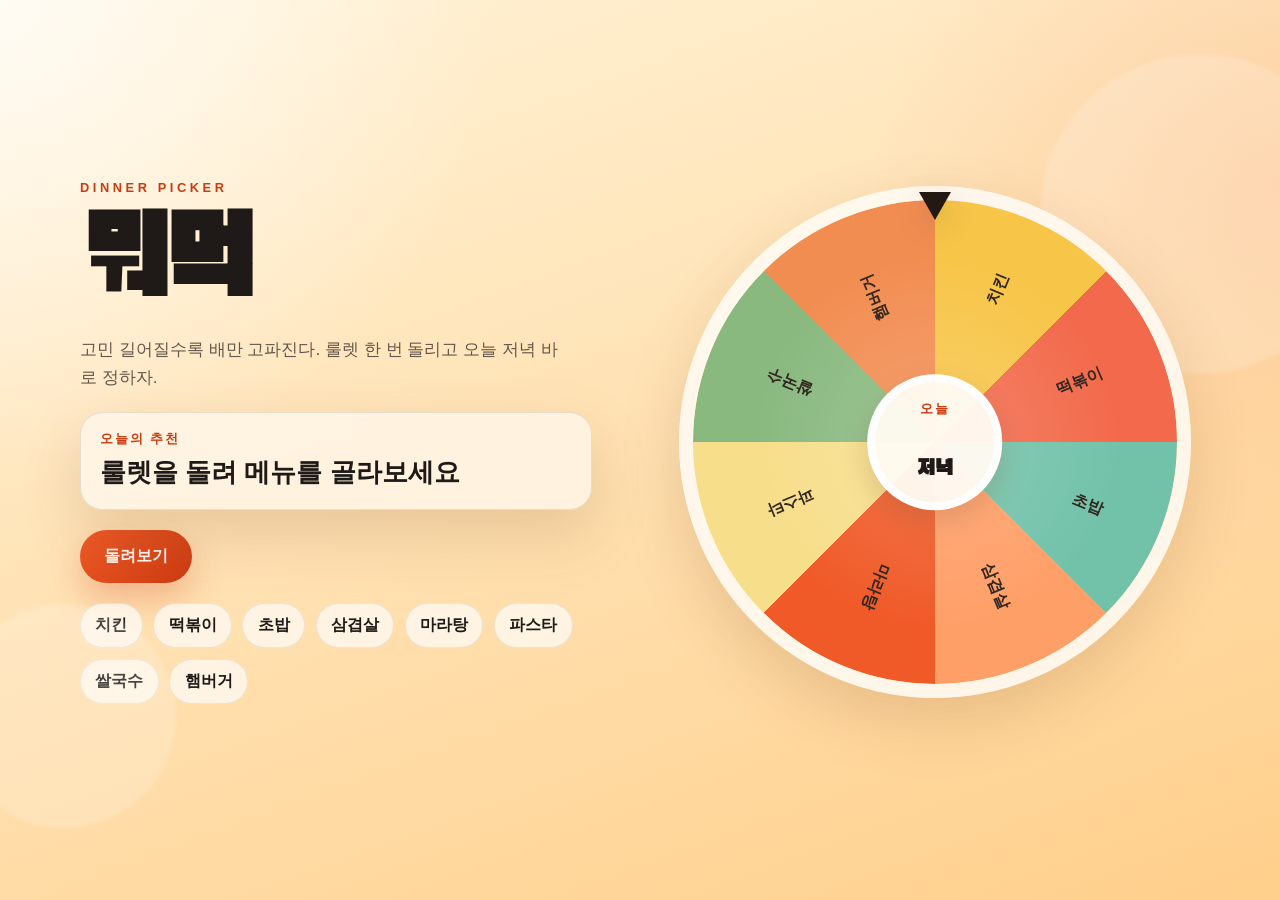
==== index.html @ 203d5545 "Add 뭐먹 dinner roulette site" ====
<!doctype html>
<html lang="ko">
<head>
  <meta charset="UTF-8" />
  <meta name="viewport" content="width=device-width, initial-scale=1.0" />
  <title>뭐먹 | 저녁 메뉴 룰렛</title>
  <link href="https://fonts.googleapis.com/css2?family=Black+Han+Sans&family=SUIT:wght@400;500;700;800&display=swap" rel="stylesheet">
  <link href="/style.css" rel="stylesheet">
</head>
<body>
  <main class="app-shell">
    <section class="hero-copy">
      <p class="eyebrow">DINNER PICKER</p>
      <h1>뭐먹</h1>
      <p class="intro">
        고민 길어질수록 배만 고파진다. 룰렛 한 번 돌리고 오늘 저녁 바로 정하자.
      </p>

      <div class="result-card" id="resultCard" aria-live="polite">
        <span class="result-label">오늘의 추천</span>
        <strong id="resultText">룰렛을 돌려 메뉴를 골라보세요</strong>
      </div>

      <button class="spin-button" id="spinButton" type="button">
        돌려보기
      </button>

      <ul class="menu-list" id="menuList" aria-label="추천 메뉴 목록"></ul>
    </section>

    <section class="roulette-panel" aria-label="저녁 메뉴 룰렛">
      <div class="roulette-pointer" aria-hidden="true"></div>
      <div class="roulette-wheel" id="rouletteWheel">
        <div class="wheel-center">
          <span>오늘</span>
          <strong>저녁</strong>
        </div>
      </div>
    </section>
  </main>
  <script defer type="text/javascript" src="/main.js"></script>
</body>
</html>
---- style.css ----
:root {
  --bg-top: #fff3d8;
  --bg-bottom: #ffcf8b;
  --ink: #1f1a17;
  --muted: #65564b;
  --card: rgba(255, 248, 236, 0.78);
  --line: rgba(31, 26, 23, 0.1);
  --accent: #f05a28;
  --accent-strong: #cb3b11;
  --shadow: 0 24px 60px rgba(125, 73, 26, 0.18);
}

* {
  box-sizing: border-box;
}

body {
  margin: 0;
  min-height: 100vh;
  font-family: "SUIT", sans-serif;
  color: var(--ink);
  background:
    radial-gradient(circle at top left, rgba(255, 255, 255, 0.72), transparent 32%),
    radial-gradient(circle at right 20%, rgba(240, 90, 40, 0.14), transparent 28%),
    linear-gradient(160deg, var(--bg-top), var(--bg-bottom));
}

body::before,
body::after {
  content: "";
  position: fixed;
  inset: auto;
  border-radius: 999px;
  background: rgba(255, 255, 255, 0.18);
  filter: blur(2px);
  pointer-events: none;
}

body::before {
  width: 20rem;
  height: 20rem;
  top: 6%;
  right: -5rem;
}

body::after {
  width: 14rem;
  height: 14rem;
  bottom: 8%;
  left: -3rem;
}

.app-shell {
  width: min(1120px, calc(100% - 2rem));
  margin: 0 auto;
  min-height: 100vh;
  display: grid;
  grid-template-columns: 1.05fr 1fr;
  align-items: center;
  gap: 2rem;
  padding: 2rem 0 3rem;
}

.hero-copy {
  display: grid;
  gap: 1.25rem;
}

.eyebrow {
  margin: 0;
  font-size: 0.8rem;
  font-weight: 800;
  letter-spacing: 0.28em;
  color: var(--accent-strong);
}

.hero-copy h1 {
  margin: 0;
  font-family: "Black Han Sans", sans-serif;
  font-size: clamp(4rem, 10vw, 6.8rem);
  line-height: 0.92;
  letter-spacing: -0.04em;
}

.intro {
  max-width: 30rem;
  margin: 0;
  font-size: 1.08rem;
  line-height: 1.65;
  color: var(--muted);
}

.result-card {
  width: min(100%, 32rem);
  padding: 1.1rem 1.2rem 1.2rem;
  border: 1px solid var(--line);
  border-radius: 1.4rem;
  background: var(--card);
  box-shadow: var(--shadow);
  backdrop-filter: blur(12px);
}

.result-label {
  display: block;
  font-size: 0.82rem;
  font-weight: 800;
  letter-spacing: 0.14em;
  color: var(--accent-strong);
  text-transform: uppercase;
}

#resultText {
  display: block;
  margin-top: 0.4rem;
  font-size: clamp(1.35rem, 2vw, 1.9rem);
}

.spin-button {
  width: fit-content;
  border: 0;
  border-radius: 999px;
  padding: 1rem 1.5rem;
  font: inherit;
  font-weight: 800;
  font-size: 1rem;
  color: #fff9f2;
  background: linear-gradient(135deg, var(--accent), var(--accent-strong));
  box-shadow: 0 16px 35px rgba(203, 59, 17, 0.28);
  cursor: pointer;
  transition: transform 180ms ease, box-shadow 180ms ease, opacity 180ms ease;
}

.spin-button:hover {
  transform: translateY(-2px);
  box-shadow: 0 18px 40px rgba(203, 59, 17, 0.34);
}

.spin-button:active {
  transform: translateY(0);
}

.spin-button:disabled {
  opacity: 0.6;
  cursor: wait;
}

.menu-list {
  display: flex;
  flex-wrap: wrap;
  gap: 0.65rem;
  padding: 0;
  margin: 0;
  list-style: none;
}

.menu-list li {
  padding: 0.7rem 0.9rem;
  border-radius: 999px;
  border: 1px solid rgba(31, 26, 23, 0.08);
  background: rgba(255, 250, 242, 0.78);
  font-weight: 700;
}

.roulette-panel {
  position: relative;
  display: grid;
  place-items: center;
  min-height: 34rem;
}

.roulette-pointer {
  position: absolute;
  top: calc(50% - 15.6rem);
  width: 0;
  height: 0;
  border-left: 1.05rem solid transparent;
  border-right: 1.05rem solid transparent;
  border-top: 1.8rem solid #231814;
  z-index: 2;
  filter: drop-shadow(0 10px 14px rgba(35, 24, 20, 0.18));
}

.roulette-wheel {
  --rotation: 0deg;
  position: relative;
  width: min(76vw, 32rem);
  aspect-ratio: 1;
  border-radius: 50%;
  border: 14px solid rgba(255, 250, 242, 0.9);
  box-shadow: var(--shadow);
  transform: rotate(var(--rotation));
  transition: transform 5.4s cubic-bezier(0.16, 1, 0.3, 1);
  overflow: hidden;
}

.roulette-wheel::before {
  content: "";
  position: absolute;
  inset: 0;
  border-radius: 50%;
  background:
    radial-gradient(circle at center, rgba(255, 255, 255, 0.18), transparent 54%),
    var(--wheel-gradient);
}

.wheel-labels {
  position: absolute;
  inset: 0;
}

.wheel-label {
  position: absolute;
  left: 50%;
  top: 50%;
  width: 42%;
  text-align: right;
  font-weight: 800;
  font-size: clamp(0.85rem, 1.4vw, 1rem);
  color: #332821;
  transform-origin: 0 0;
  padding-right: 1.4rem;
}

.wheel-center {
  position: absolute;
  inset: 50% auto auto 50%;
  transform: translate(-50%, -50%);
  width: 28%;
  aspect-ratio: 1;
  border-radius: 50%;
  display: grid;
  place-items: center;
  gap: 0.1rem;
  background: rgba(255, 250, 242, 0.96);
  border: 8px solid rgba(255, 255, 255, 0.9);
  box-shadow: 0 12px 28px rgba(118, 70, 28, 0.2);
  text-transform: uppercase;
}

.wheel-center span {
  font-size: 0.82rem;
  font-weight: 800;
  letter-spacing: 0.14em;
  color: var(--accent-strong);
}

.wheel-center strong {
  font-family: "Black Han Sans", sans-serif;
  font-size: 1.35rem;
}

@media (max-width: 900px) {
  .app-shell {
    grid-template-columns: 1fr;
    gap: 1rem;
    padding-top: 1.5rem;
  }

  .hero-copy {
    order: 2;
  }

  .roulette-panel {
    order: 1;
    min-height: auto;
    padding-top: 1.5rem;
  }

  .roulette-pointer {
    top: 0;
  }
}

@media (max-width: 560px) {
  .app-shell {
    width: min(100% - 1.25rem, 34rem);
    padding-bottom: 2rem;
  }

  .hero-copy h1 {
    font-size: 3.6rem;
  }

  .intro {
    font-size: 1rem;
  }

  .result-card {
    padding: 1rem;
  }

  .wheel-label {
    width: 45%;
    padding-right: 0.9rem;
    font-size: 0.78rem;
  }
}
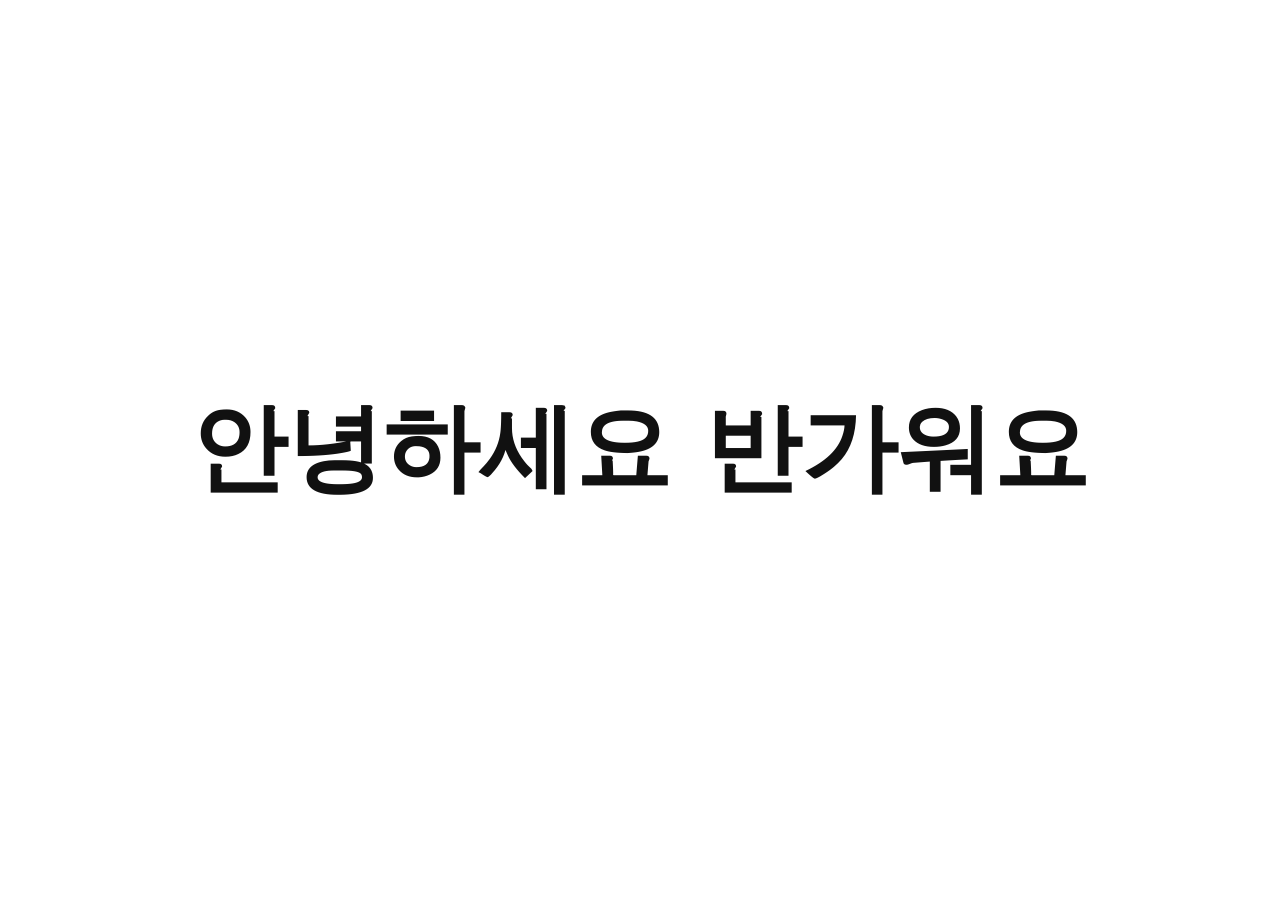
==== commit 03e93167: "Replace roulette page with simple greeting" ====
--- a/index.html
+++ b/index.html
@@ -3,40 +3,12 @@
 <head>
   <meta charset="UTF-8" />
   <meta name="viewport" content="width=device-width, initial-scale=1.0" />
-  <title>뭐먹 | 저녁 메뉴 룰렛</title>
-  <link href="https://fonts.googleapis.com/css2?family=Black+Han+Sans&family=SUIT:wght@400;500;700;800&display=swap" rel="stylesheet">
+  <title>안녕하세요</title>
   <link href="/style.css" rel="stylesheet">
 </head>
 <body>
-  <main class="app-shell">
-    <section class="hero-copy">
-      <p class="eyebrow">DINNER PICKER</p>
-      <h1>뭐먹</h1>
-      <p class="intro">
-        고민 길어질수록 배만 고파진다. 룰렛 한 번 돌리고 오늘 저녁 바로 정하자.
-      </p>
-
-      <div class="result-card" id="resultCard" aria-live="polite">
-        <span class="result-label">오늘의 추천</span>
-        <strong id="resultText">룰렛을 돌려 메뉴를 골라보세요</strong>
-      </div>
-
-      <button class="spin-button" id="spinButton" type="button">
-        돌려보기
-      </button>
-
-      <ul class="menu-list" id="menuList" aria-label="추천 메뉴 목록"></ul>
-    </section>
-
-    <section class="roulette-panel" aria-label="저녁 메뉴 룰렛">
-      <div class="roulette-pointer" aria-hidden="true"></div>
-      <div class="roulette-wheel" id="rouletteWheel">
-        <div class="wheel-center">
-          <span>오늘</span>
-          <strong>저녁</strong>
-        </div>
-      </div>
-    </section>
+  <main class="page">
+    <h1>안녕하세요 반가워요</h1>
   </main>
   <script defer type="text/javascript" src="/main.js"></script>
 </body>
--- a/style.css
+++ b/style.css
@@ -1,15 +1,3 @@
-:root {
-  --bg-top: #fff3d8;
-  --bg-bottom: #ffcf8b;
-  --ink: #1f1a17;
-  --muted: #65564b;
-  --card: rgba(255, 248, 236, 0.78);
-  --line: rgba(31, 26, 23, 0.1);
-  --accent: #f05a28;
-  --accent-strong: #cb3b11;
-  --shadow: 0 24px 60px rgba(125, 73, 26, 0.18);
-}
-
 * {
   box-sizing: border-box;
 }
@@ -17,281 +5,21 @@
 body {
   margin: 0;
   min-height: 100vh;
-  font-family: "SUIT", sans-serif;
-  color: var(--ink);
-  background:
-    radial-gradient(circle at top left, rgba(255, 255, 255, 0.72), transparent 32%),
-    radial-gradient(circle at right 20%, rgba(240, 90, 40, 0.14), transparent 28%),
-    linear-gradient(160deg, var(--bg-top), var(--bg-bottom));
+  font-family: system-ui, sans-serif;
+  background: #ffffff;
+  color: #111111;
 }
 
-body::before,
-body::after {
-  content: "";
-  position: fixed;
-  inset: auto;
-  border-radius: 999px;
-  background: rgba(255, 255, 255, 0.18);
-  filter: blur(2px);
-  pointer-events: none;
+.page {
+  min-height: 100vh;
+  display: grid;
+  place-items: center;
+  padding: 2rem;
 }
 
-body::before {
-  width: 20rem;
-  height: 20rem;
-  top: 6%;
-  right: -5rem;
+h1 {
+  margin: 0;
+  font-size: clamp(2.8rem, 10vw, 6rem);
+  font-weight: 800;
+  text-align: center;
 }
-
-body::after {
-  width: 14rem;
-  height: 14rem;
-  bottom: 8%;
-  left: -3rem;
-}
-
-.app-shell {
-  width: min(1120px, calc(100% - 2rem));
-  margin: 0 auto;
-  min-height: 100vh;
-  display: grid;
-  grid-template-columns: 1.05fr 1fr;
-  align-items: center;
-  gap: 2rem;
-  padding: 2rem 0 3rem;
-}
-
-.hero-copy {
-  display: grid;
-  gap: 1.25rem;
-}
-
-.eyebrow {
-  margin: 0;
-  font-size: 0.8rem;
-  font-weight: 800;
-  letter-spacing: 0.28em;
-  color: var(--accent-strong);
-}
-
-.hero-copy h1 {
-  margin: 0;
-  font-family: "Black Han Sans", sans-serif;
-  font-size: clamp(4rem, 10vw, 6.8rem);
-  line-height: 0.92;
-  letter-spacing: -0.04em;
-}
-
-.intro {
-  max-width: 30rem;
-  margin: 0;
-  font-size: 1.08rem;
-  line-height: 1.65;
-  color: var(--muted);
-}
-
-.result-card {
-  width: min(100%, 32rem);
-  padding: 1.1rem 1.2rem 1.2rem;
-  border: 1px solid var(--line);
-  border-radius: 1.4rem;
-  background: var(--card);
-  box-shadow: var(--shadow);
-  backdrop-filter: blur(12px);
-}
-
-.result-label {
-  display: block;
-  font-size: 0.82rem;
-  font-weight: 800;
-  letter-spacing: 0.14em;
-  color: var(--accent-strong);
-  text-transform: uppercase;
-}
-
-#resultText {
-  display: block;
-  margin-top: 0.4rem;
-  font-size: clamp(1.35rem, 2vw, 1.9rem);
-}
-
-.spin-button {
-  width: fit-content;
-  border: 0;
-  border-radius: 999px;
-  padding: 1rem 1.5rem;
-  font: inherit;
-  font-weight: 800;
-  font-size: 1rem;
-  color: #fff9f2;
-  background: linear-gradient(135deg, var(--accent), var(--accent-strong));
-  box-shadow: 0 16px 35px rgba(203, 59, 17, 0.28);
-  cursor: pointer;
-  transition: transform 180ms ease, box-shadow 180ms ease, opacity 180ms ease;
-}
-
-.spin-button:hover {
-  transform: translateY(-2px);
-  box-shadow: 0 18px 40px rgba(203, 59, 17, 0.34);
-}
-
-.spin-button:active {
-  transform: translateY(0);
-}
-
-.spin-button:disabled {
-  opacity: 0.6;
-  cursor: wait;
-}
-
-.menu-list {
-  display: flex;
-  flex-wrap: wrap;
-  gap: 0.65rem;
-  padding: 0;
-  margin: 0;
-  list-style: none;
-}
-
-.menu-list li {
-  padding: 0.7rem 0.9rem;
-  border-radius: 999px;
-  border: 1px solid rgba(31, 26, 23, 0.08);
-  background: rgba(255, 250, 242, 0.78);
-  font-weight: 700;
-}
-
-.roulette-panel {
-  position: relative;
-  display: grid;
-  place-items: center;
-  min-height: 34rem;
-}
-
-.roulette-pointer {
-  position: absolute;
-  top: calc(50% - 15.6rem);
-  width: 0;
-  height: 0;
-  border-left: 1.05rem solid transparent;
-  border-right: 1.05rem solid transparent;
-  border-top: 1.8rem solid #231814;
-  z-index: 2;
-  filter: drop-shadow(0 10px 14px rgba(35, 24, 20, 0.18));
-}
-
-.roulette-wheel {
-  --rotation: 0deg;
-  position: relative;
-  width: min(76vw, 32rem);
-  aspect-ratio: 1;
-  border-radius: 50%;
-  border: 14px solid rgba(255, 250, 242, 0.9);
-  box-shadow: var(--shadow);
-  transform: rotate(var(--rotation));
-  transition: transform 5.4s cubic-bezier(0.16, 1, 0.3, 1);
-  overflow: hidden;
-}
-
-.roulette-wheel::before {
-  content: "";
-  position: absolute;
-  inset: 0;
-  border-radius: 50%;
-  background:
-    radial-gradient(circle at center, rgba(255, 255, 255, 0.18), transparent 54%),
-    var(--wheel-gradient);
-}
-
-.wheel-labels {
-  position: absolute;
-  inset: 0;
-}
-
-.wheel-label {
-  position: absolute;
-  left: 50%;
-  top: 50%;
-  width: 42%;
-  text-align: right;
-  font-weight: 800;
-  font-size: clamp(0.85rem, 1.4vw, 1rem);
-  color: #332821;
-  transform-origin: 0 0;
-  padding-right: 1.4rem;
-}
-
-.wheel-center {
-  position: absolute;
-  inset: 50% auto auto 50%;
-  transform: translate(-50%, -50%);
-  width: 28%;
-  aspect-ratio: 1;
-  border-radius: 50%;
-  display: grid;
-  place-items: center;
-  gap: 0.1rem;
-  background: rgba(255, 250, 242, 0.96);
-  border: 8px solid rgba(255, 255, 255, 0.9);
-  box-shadow: 0 12px 28px rgba(118, 70, 28, 0.2);
-  text-transform: uppercase;
-}
-
-.wheel-center span {
-  font-size: 0.82rem;
-  font-weight: 800;
-  letter-spacing: 0.14em;
-  color: var(--accent-strong);
-}
-
-.wheel-center strong {
-  font-family: "Black Han Sans", sans-serif;
-  font-size: 1.35rem;
-}
-
-@media (max-width: 900px) {
-  .app-shell {
-    grid-template-columns: 1fr;
-    gap: 1rem;
-    padding-top: 1.5rem;
-  }
-
-  .hero-copy {
-    order: 2;
-  }
-
-  .roulette-panel {
-    order: 1;
-    min-height: auto;
-    padding-top: 1.5rem;
-  }
-
-  .roulette-pointer {
-    top: 0;
-  }
-}
-
-@media (max-width: 560px) {
-  .app-shell {
-    width: min(100% - 1.25rem, 34rem);
-    padding-bottom: 2rem;
-  }
-
-  .hero-copy h1 {
-    font-size: 3.6rem;
-  }
-
-  .intro {
-    font-size: 1rem;
-  }
-
-  .result-card {
-    padding: 1rem;
-  }
-
-  .wheel-label {
-    width: 45%;
-    padding-right: 0.9rem;
-    font-size: 0.78rem;
-  }
-}
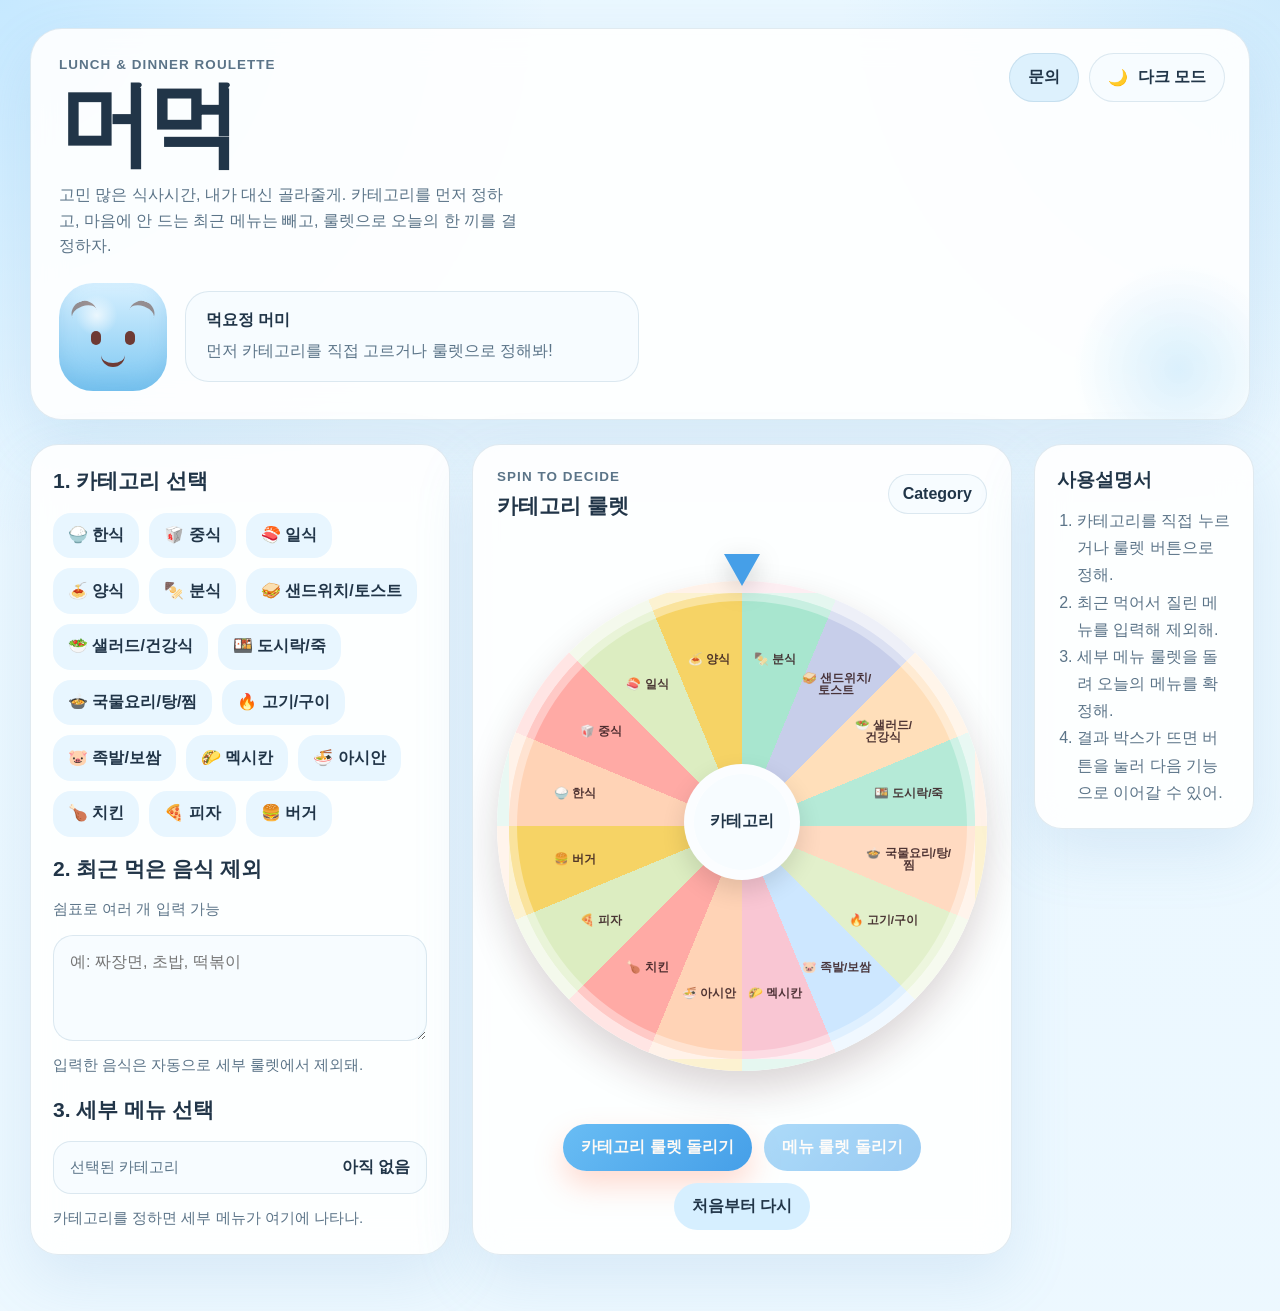
==== commit 2c9d0179: "Build meomeok roulette app" ====
--- a/index.html
+++ b/index.html
@@ -3,13 +3,151 @@
 <head>
   <meta charset="UTF-8" />
   <meta name="viewport" content="width=device-width, initial-scale=1.0" />
-  <title>안녕하세요</title>
+  <title>머먹 | 귀여운 점심 저녁 룰렛</title>
   <link href="/style.css" rel="stylesheet">
 </head>
 <body>
   <main class="page">
-    <h1>안녕하세요 반가워요</h1>
+    <section class="hero-card">
+      <div class="hero-copy">
+        <p class="eyebrow">Lunch & Dinner Roulette</p>
+        <h1>머먹</h1>
+        <p class="intro">
+          고민 많은 식사시간, 내가 대신 골라줄게. 카테고리를 먼저 정하고,
+          마음에 안 드는 최근 메뉴는 빼고, 룰렛으로 오늘의 한 끼를 결정하자.
+        </p>
+      </div>
+      <div class="top-actions">
+        <button id="contactToggle" class="theme-toggle contact-toggle" type="button" aria-label="문의하기">
+          <span>문의</span>
+        </button>
+        <button id="themeToggle" class="theme-toggle" type="button" aria-label="테마 전환">
+          <span class="theme-icon">🌙</span>
+          <span class="theme-label">다크 모드</span>
+        </button>
+      </div>
+      <div class="guide-buddy">
+        <div class="buddy-face" aria-hidden="true">
+          <div class="buddy-eye left"></div>
+          <div class="buddy-eye right"></div>
+          <div class="buddy-mouth"></div>
+        </div>
+        <div class="buddy-speech">
+          <strong>먹요정 머미</strong>
+          <p id="buddyMessage">먼저 카테고리를 직접 고르거나 룰렛으로 정해봐!</p>
+        </div>
+      </div>
+    </section>
+
+    <section class="content-grid">
+      <aside class="control-panel">
+        <div class="panel-block">
+          <h2>1. 카테고리 선택</h2>
+          <div id="categoryList" class="option-list" aria-label="카테고리 목록"></div>
+        </div>
+
+        <div class="panel-block">
+          <h2>2. 최근 먹은 음식 제외</h2>
+          <label class="field-label" for="recentInput">쉼표로 여러 개 입력 가능</label>
+          <textarea
+            id="recentInput"
+            class="recent-input"
+            placeholder="예: 짜장면, 초밥, 떡볶이"
+          ></textarea>
+          <p class="field-help">입력한 음식은 자동으로 세부 룰렛에서 제외돼.</p>
+        </div>
+
+        <div class="panel-block">
+          <h2>3. 세부 메뉴 선택</h2>
+          <div class="selection-status">
+            <span>선택된 카테고리</span>
+            <strong id="selectedCategoryName">아직 없음</strong>
+          </div>
+          <div id="menuList" class="option-list menu-list" aria-label="메뉴 목록"></div>
+        </div>
+      </aside>
+
+      <section class="roulette-panel">
+        <div class="roulette-stage">
+          <div class="roulette-header">
+            <div>
+              <p class="eyebrow">Spin To Decide</p>
+              <h2 id="rouletteTitle">카테고리 룰렛</h2>
+            </div>
+            <div class="roulette-badge" id="rouletteModeBadge">Category</div>
+          </div>
+
+          <div class="roulette-shell">
+            <div class="roulette-pointer" aria-hidden="true"></div>
+            <div id="wheel" class="wheel"></div>
+            <div class="wheel-center">
+              <span id="wheelCenterLabel">카테고리</span>
+            </div>
+          </div>
+
+          <div class="roulette-actions">
+            <button id="spinCategoryButton" class="primary-button" type="button">카테고리 룰렛 돌리기</button>
+            <button id="spinMenuButton" class="primary-button" type="button" disabled>메뉴 룰렛 돌리기</button>
+            <button id="resetButton" class="secondary-button" type="button">처음부터 다시</button>
+          </div>
+        </div>
+
+        <aside class="manual-card">
+          <h3>사용설명서</h3>
+          <ol>
+            <li>카테고리를 직접 누르거나 룰렛 버튼으로 정해.</li>
+            <li>최근 먹어서 질린 메뉴를 입력해 제외해.</li>
+            <li>세부 메뉴 룰렛을 돌려 오늘의 메뉴를 확정해.</li>
+            <li>결과 박스가 뜨면 버튼을 눌러 다음 기능으로 이어갈 수 있어.</li>
+          </ol>
+        </aside>
+      </section>
+    </section>
+
+    <section id="resultCard" class="result-card" aria-live="polite" hidden>
+      <div class="celebration" aria-hidden="true">
+        <span></span>
+        <span></span>
+        <span></span>
+        <span></span>
+        <span></span>
+        <span></span>
+      </div>
+      <p class="result-label">오늘의 결정</p>
+      <h2 id="resultText">오늘 저녁은 OO이다!</h2>
+      <p id="resultSubtext" class="result-subtext"></p>
+      <button id="goEatButton" class="primary-button eat-button" type="button">먹으러가자!</button>
+    </section>
   </main>
+
+    <dialog id="contactDialog" class="contact-dialog">
+      <form class="contact-form" action="https://formspree.io/f/xvzvbovq" method="POST" target="_blank">
+        <div class="contact-head">
+          <div>
+            <p class="eyebrow">Contact</p>
+            <h3>문의하기</h3>
+          </div>
+          <button id="contactClose" class="contact-close" type="button" aria-label="문의 닫기">닫기</button>
+        </div>
+        <p class="contact-help">추가 희망 메뉴나 카테고리, 오류 제보, 기타 문의사항을 남겨줘.</p>
+        <label class="contact-label" for="contactType">문의 유형</label>
+        <select id="contactType" class="contact-input" name="문의 유형" required>
+          <option value="추가 희망하는 카테고리 또는 메뉴">추가 희망하는 카테고리 또는 메뉴</option>
+          <option value="오류 제보">오류 제보</option>
+          <option value="기타 문의사항">기타 문의사항</option>
+        </select>
+        <label class="contact-label" for="contactEmail">답변받을 이메일</label>
+        <input id="contactEmail" class="contact-input" type="email" name="email" placeholder="name@example.com" />
+        <label class="contact-label" for="contactMessage">문의 내용</label>
+        <textarea id="contactMessage" class="contact-input contact-textarea" name="message" placeholder="원하는 카테고리나 메뉴, 발견한 오류, 기타 의견을 적어줘." required></textarea>
+        <input type="hidden" name="서비스" value="머먹" />
+        <div class="contact-actions">
+          <button class="primary-button" type="submit">Formspree로 보내기</button>
+          <button id="contactCancel" class="secondary-button" type="button">취소</button>
+        </div>
+      </form>
+    </dialog>
+
   <script defer type="text/javascript" src="/main.js"></script>
 </body>
 </html>
--- a/style.css
+++ b/style.css
@@ -1,25 +1,740 @@
+:root {
+  color-scheme: light;
+  --bg: #eaf7ff;
+  --bg-accent: #ccecff;
+  --surface: rgba(255, 255, 255, 0.9);
+  --surface-strong: #f7fcff;
+  --text: #213548;
+  --muted: #5b7488;
+  --line: rgba(90, 139, 173, 0.18);
+  --shadow: 0 24px 60px rgba(103, 160, 205, 0.16);
+  --primary: #69bdf4;
+  --primary-strong: #459fe8;
+  --secondary: #d6efff;
+  --chip: #e8f6ff;
+  --success: #dff6ff;
+}
+
+body.dark {
+  color-scheme: dark;
+  --bg: #201b2c;
+  --bg-accent: #312749;
+  --surface: rgba(39, 31, 55, 0.92);
+  --surface-strong: #34284a;
+  --text: #fef4ef;
+  --muted: #d8c8db;
+  --line: rgba(255, 225, 213, 0.14);
+  --shadow: 0 24px 60px rgba(5, 0, 19, 0.35);
+  --primary: #ffb067;
+  --primary-strong: #ff8e58;
+  --secondary: #4f436b;
+  --chip: #47395f;
+  --success: #544a23;
+}
+
 * {
   box-sizing: border-box;
+}
+
+html {
+  scroll-behavior: smooth;
 }
 
 body {
   margin: 0;
   min-height: 100vh;
-  font-family: system-ui, sans-serif;
-  background: #ffffff;
-  color: #111111;
+  font-family: "Trebuchet MS", "Apple SD Gothic Neo", "Malgun Gothic", sans-serif;
+  color: var(--text);
+  background:
+    radial-gradient(circle at top left, rgba(194, 231, 255, 0.9), transparent 30%),
+    radial-gradient(circle at top right, rgba(121, 196, 245, 0.24), transparent 24%),
+    linear-gradient(180deg, var(--bg) 0%, color-mix(in srgb, var(--bg) 88%, white) 100%);
+  transition: background 0.3s ease, color 0.3s ease;
+}
+
+body.dark {
+  background:
+    radial-gradient(circle at top left, rgba(255, 176, 103, 0.14), transparent 28%),
+    radial-gradient(circle at top right, rgba(255, 141, 109, 0.1), transparent 22%),
+    linear-gradient(180deg, var(--bg) 0%, #171220 100%);
+}
+
+button,
+textarea {
+  font: inherit;
+}
+
+button {
+  border: 0;
+  cursor: pointer;
 }
 
 .page {
-  min-height: 100vh;
+  width: min(1220px, calc(100% - 32px));
+  margin: 0 auto;
+  padding: 28px 0 56px;
+}
+
+.hero-card,
+.control-panel,
+.roulette-stage,
+.manual-card,
+.result-card {
+  border: 1px solid var(--line);
+  background: var(--surface);
+  backdrop-filter: blur(16px);
+  box-shadow: var(--shadow);
+}
+
+.hero-card {
+  position: relative;
+  overflow: hidden;
+  display: grid;
+  gap: 24px;
+  padding: 28px;
+  border-radius: 32px;
+}
+
+.hero-card::after {
+  content: "";
+  position: absolute;
+  inset: auto -40px -60px auto;
+  width: 220px;
+  height: 220px;
+  background: radial-gradient(circle, rgba(137, 205, 245, 0.3), transparent 68%);
+}
+
+.hero-copy {
+  max-width: 620px;
+}
+
+.eyebrow {
+  margin: 0 0 8px;
+  color: var(--muted);
+  font-size: 0.84rem;
+  font-weight: 700;
+  letter-spacing: 0.08em;
+  text-transform: uppercase;
+}
+
+h1,
+h2,
+h3,
+p {
+  margin: 0;
+}
+
+h1 {
+  font-size: clamp(3rem, 9vw, 5.8rem);
+  line-height: 0.95;
+  letter-spacing: -0.05em;
+}
+
+.intro {
+  margin-top: 14px;
+  max-width: 52ch;
+  line-height: 1.6;
+  color: var(--muted);
+}
+
+.top-actions {
+  position: absolute;
+  top: 24px;
+  right: 24px;
+  display: flex;
+  gap: 10px;
+  align-items: center;
+}
+
+.theme-toggle,
+.primary-button,
+.secondary-button {
+  display: inline-flex;
+  align-items: center;
+  justify-content: center;
+  gap: 10px;
+  padding: 13px 18px;
+  border-radius: 999px;
+  font-weight: 800;
+  transition: transform 0.2s ease, background 0.2s ease, box-shadow 0.2s ease;
+}
+
+.theme-toggle {
+  background: var(--surface-strong);
+  color: var(--text);
+  border: 1px solid var(--line);
+}
+
+.contact-toggle {
+  background: color-mix(in srgb, var(--surface-strong) 82%, var(--primary) 18%);
+}
+
+.primary-button {
+  background: linear-gradient(135deg, var(--primary) 0%, var(--primary-strong) 100%);
+  color: #fffaf5;
+  box-shadow: 0 14px 30px rgba(255, 123, 87, 0.28);
+}
+
+.secondary-button {
+  background: var(--secondary);
+  color: var(--text);
+}
+
+.theme-toggle:hover,
+.primary-button:hover,
+.secondary-button:hover {
+  transform: translateY(-2px);
+}
+
+.primary-button:disabled {
+  cursor: not-allowed;
+  opacity: 0.55;
+  transform: none;
+  box-shadow: none;
+}
+
+.guide-buddy {
+  display: grid;
+  grid-template-columns: auto 1fr;
+  gap: 18px;
+  align-items: center;
+  max-width: 580px;
+}
+
+.buddy-face {
+  position: relative;
+  width: 108px;
+  height: 108px;
+  border-radius: 34px;
+  background:
+    radial-gradient(circle at 35% 30%, rgba(255, 255, 255, 0.7), transparent 20%),
+    linear-gradient(180deg, #d7f0ff 0%, #7cc7f2 100%);
+  box-shadow: inset 0 -10px 18px rgba(80, 160, 214, 0.22);
+  animation: bob 3.2s ease-in-out infinite;
+}
+
+.buddy-face::before,
+.buddy-face::after {
+  content: "";
+  position: absolute;
+  top: 18px;
+  width: 26px;
+  height: 18px;
+  border-radius: 18px 18px 0 0;
+  border-top: 5px solid rgba(100, 52, 38, 0.5);
+}
+
+.buddy-face::before {
+  left: 12px;
+  transform: rotate(-20deg);
+}
+
+.buddy-face::after {
+  right: 12px;
+  transform: rotate(20deg);
+}
+
+.buddy-eye {
+  position: absolute;
+  top: 48px;
+  width: 10px;
+  height: 14px;
+  border-radius: 999px;
+  background: #6e3a34;
+}
+
+.buddy-eye.left {
+  left: 32px;
+}
+
+.buddy-eye.right {
+  right: 32px;
+}
+
+.buddy-mouth {
+  position: absolute;
+  left: 50%;
+  bottom: 24px;
+  width: 24px;
+  height: 12px;
+  border-bottom: 4px solid #6e3a34;
+  border-radius: 0 0 20px 20px;
+  transform: translateX(-50%);
+}
+
+.buddy-speech {
+  display: grid;
+  gap: 8px;
+  padding: 18px 20px;
+  border-radius: 24px;
+  background: var(--surface-strong);
+  border: 1px solid var(--line);
+}
+
+.buddy-speech p {
+  color: var(--muted);
+  line-height: 1.5;
+}
+
+.contact-dialog {
+  width: min(520px, calc(100% - 24px));
+  padding: 0;
+  border: 1px solid var(--line);
+  border-radius: 28px;
+  background: transparent;
+  box-shadow: var(--shadow);
+}
+
+.contact-dialog::backdrop {
+  background: rgba(29, 49, 68, 0.32);
+  backdrop-filter: blur(6px);
+}
+
+.contact-form {
+  display: grid;
+  gap: 12px;
+  padding: 24px;
+  background: var(--surface-strong);
+  color: var(--text);
+}
+
+.contact-head {
+  display: flex;
+  justify-content: space-between;
+  gap: 12px;
+  align-items: start;
+}
+
+.contact-help,
+.contact-label {
+  color: var(--muted);
+}
+
+.contact-close {
+  padding: 10px 14px;
+  border-radius: 999px;
+  background: var(--secondary);
+  color: var(--text);
+}
+
+.contact-input {
+  width: 100%;
+  padding: 13px 14px;
+  border: 1px solid var(--line);
+  border-radius: 18px;
+  background: var(--surface);
+  color: var(--text);
+}
+
+.contact-textarea {
+  min-height: 150px;
+  resize: vertical;
+}
+
+.contact-actions {
+  display: flex;
+  flex-wrap: wrap;
+  gap: 10px;
+  margin-top: 4px;
+}
+
+.content-grid {
+  display: grid;
+  grid-template-columns: minmax(320px, 420px) minmax(0, 1fr);
+  gap: 22px;
+  margin-top: 24px;
+}
+
+.control-panel {
+  display: grid;
+  gap: 18px;
+  padding: 22px;
+  border-radius: 28px;
+}
+
+.panel-block {
+  display: grid;
+  gap: 14px;
+}
+
+.panel-block h2,
+.roulette-header h2 {
+  font-size: 1.32rem;
+}
+
+.option-list {
+  display: flex;
+  flex-wrap: wrap;
+  gap: 10px;
+}
+
+.option-chip {
+  display: inline-flex;
+  align-items: center;
+  gap: 8px;
+  padding: 11px 14px;
+  border-radius: 18px;
+  background: var(--chip);
+  border: 1px solid transparent;
+  color: var(--text);
+  font-weight: 700;
+}
+
+.option-chip.selected {
+  border-color: var(--primary-strong);
+  background: color-mix(in srgb, var(--primary) 20%, var(--surface-strong));
+}
+
+.option-chip.excluded {
+  opacity: 0.46;
+  text-decoration: line-through;
+}
+
+.action-row {
+  display: flex;
+  justify-content: flex-start;
+}
+
+.field-label,
+.field-help,
+.selection-status span {
+  color: var(--muted);
+  font-size: 0.95rem;
+}
+
+.recent-input {
+  min-height: 104px;
+  resize: vertical;
+  padding: 14px 16px;
+  border-radius: 20px;
+  border: 1px solid var(--line);
+  background: var(--surface-strong);
+  color: var(--text);
+  line-height: 1.5;
+}
+
+.selection-status {
+  display: flex;
+  align-items: center;
+  justify-content: space-between;
+  gap: 12px;
+  padding: 14px 16px;
+  border-radius: 18px;
+  background: var(--surface-strong);
+  border: 1px solid var(--line);
+}
+
+.roulette-panel {
+  display: grid;
+  grid-template-columns: minmax(540px, 1.3fr) minmax(220px, 0.7fr);
+  gap: 22px;
+  align-items: start;
+}
+
+.roulette-stage {
+  display: grid;
+  gap: 22px;
+  align-content: start;
+  min-width: 0;
+  overflow: hidden;
+  padding: 24px;
+  border-radius: 28px;
+}
+
+.roulette-header {
+  display: flex;
+  flex-wrap: wrap;
+  justify-content: space-between;
+  gap: 16px;
+  align-items: center;
+}
+
+.roulette-badge {
+  padding: 10px 14px;
+  border-radius: 999px;
+  background: var(--surface-strong);
+  border: 1px solid var(--line);
+  font-weight: 800;
+}
+
+.roulette-shell {
+  position: relative;
   display: grid;
   place-items: center;
-  padding: 2rem;
-}
-
-h1 {
+  width: 100%;
+  min-height: 560px;
+  padding: 8px 0 0;
+}
+
+.roulette-pointer {
+  position: absolute;
+  top: 12px;
+  left: 50%;
+  z-index: 3;
+  width: 0;
+  height: 0;
+  border-left: 18px solid transparent;
+  border-right: 18px solid transparent;
+  border-top: 32px solid var(--primary-strong);
+  transform: translateX(-50%);
+  filter: drop-shadow(0 8px 12px rgba(0, 0, 0, 0.18));
+}
+
+ .wheel {
+  position: relative;
+  width: min(100%, 500px);
+  aspect-ratio: 1;
+  border-radius: 50%;
+  border: 12px solid rgba(255, 255, 255, 0.7);
+  box-shadow:
+    inset 0 0 0 8px rgba(255, 255, 255, 0.36),
+    0 18px 38px rgba(55, 20, 27, 0.18);
+  transition: transform 4.8s cubic-bezier(0.14, 0.93, 0.16, 1);
+}
+
+.wheel-label {
+  position: absolute;
+  left: 50%;
+  top: 50%;
+  display: flex;
+  align-items: center;
+  justify-content: center;
+  transform-origin: center center;
+  width: 20%;
+  text-align: center;
+  font-size: clamp(0.56rem, 0.92vw, 0.76rem);
+  line-height: 1.05;
+  font-weight: 800;
+  color: rgba(54, 28, 32, 0.88);
+  pointer-events: none;
+  word-break: keep-all;
+}
+
+body.dark .wheel-label {
+  color: rgba(36, 20, 12, 0.92);
+}
+
+.wheel-center {
+  position: absolute;
+  z-index: 2;
+  width: 116px;
+  height: 116px;
+  display: grid;
+  place-items: center;
+  border-radius: 50%;
+  background: var(--surface-strong);
+  border: 10px solid rgba(255, 255, 255, 0.6);
+  box-shadow: 0 10px 24px rgba(0, 0, 0, 0.12);
+  text-align: center;
+  font-weight: 900;
+}
+
+.roulette-actions {
+  display: flex;
+  flex-wrap: wrap;
+  justify-content: center;
+  width: 100%;
+  gap: 12px;
+}
+
+.manual-card {
+  display: grid;
+  gap: 14px;
+  align-content: start;
+  min-width: 0;
+  padding: 22px;
+  border-radius: 28px;
+}
+
+.manual-card h3 {
+  font-size: 1.16rem;
+}
+
+.manual-card ol {
   margin: 0;
-  font-size: clamp(2.8rem, 10vw, 6rem);
-  font-weight: 800;
-  text-align: center;
-}
+  padding-left: 20px;
+  color: var(--muted);
+  line-height: 1.7;
+}
+
+.result-card {
+  position: relative;
+  overflow: hidden;
+  display: grid;
+  gap: 14px;
+  margin-top: 24px;
+  padding: 28px;
+  border-radius: 30px;
+  background:
+    linear-gradient(135deg, color-mix(in srgb, var(--success) 72%, white), color-mix(in srgb, var(--primary) 26%, white));
+}
+
+body.dark .result-card {
+  background:
+    linear-gradient(135deg, rgba(255, 176, 103, 0.28), rgba(255, 141, 109, 0.24));
+}
+
+.result-label,
+.result-subtext {
+  color: var(--muted);
+}
+
+.result-card h2 {
+  font-size: clamp(1.9rem, 5vw, 3.2rem);
+}
+
+.eat-button {
+  justify-self: start;
+  margin-top: 4px;
+}
+
+.celebration {
+  position: absolute;
+  inset: 0;
+  pointer-events: none;
+}
+
+.celebration span {
+  position: absolute;
+  width: 16px;
+  height: 24px;
+  border-radius: 999px;
+  opacity: 0.8;
+  animation: confetti 1.8s ease-in-out infinite;
+}
+
+.celebration span:nth-child(1) {
+  top: 10%;
+  left: 12%;
+  background: #ff8d6d;
+}
+
+.celebration span:nth-child(2) {
+  top: 16%;
+  left: 28%;
+  background: #ffd166;
+  animation-delay: 0.2s;
+}
+
+.celebration span:nth-child(3) {
+  top: 12%;
+  right: 18%;
+  background: #7bd389;
+  animation-delay: 0.4s;
+}
+
+.celebration span:nth-child(4) {
+  top: 8%;
+  right: 34%;
+  background: #6ec5ff;
+  animation-delay: 0.3s;
+}
+
+.celebration span:nth-child(5) {
+  top: 22%;
+  right: 10%;
+  background: #ff8fb1;
+  animation-delay: 0.55s;
+}
+
+.celebration span:nth-child(6) {
+  top: 20%;
+  left: 46%;
+  background: #b597ff;
+  animation-delay: 0.15s;
+}
+
+[hidden] {
+  display: none !important;
+}
+
+@keyframes bob {
+  0%,
+  100% {
+    transform: translateY(0);
+  }
+  50% {
+    transform: translateY(-8px);
+  }
+}
+
+@keyframes confetti {
+  0% {
+    transform: translateY(-20px) rotate(0deg);
+  }
+  50% {
+    transform: translateY(26px) rotate(120deg);
+  }
+  100% {
+    transform: translateY(70px) rotate(240deg);
+    opacity: 0;
+  }
+}
+
+@media (max-width: 1080px) {
+  .content-grid,
+  .roulette-panel {
+    grid-template-columns: 1fr;
+  }
+
+  .manual-card {
+    order: -1;
+  }
+}
+
+@media (max-width: 720px) {
+  .page {
+    width: min(100% - 20px, 1000px);
+    padding-top: 16px;
+  }
+
+  .hero-card,
+  .control-panel,
+  .roulette-stage,
+  .manual-card,
+  .result-card {
+    border-radius: 24px;
+  }
+
+  .hero-card {
+    padding-top: 84px;
+  }
+
+  .top-actions {
+    top: 18px;
+    right: 18px;
+  }
+
+  .guide-buddy {
+    grid-template-columns: 1fr;
+  }
+
+  .buddy-face {
+    width: 94px;
+    height: 94px;
+  }
+
+  .roulette-shell {
+    min-height: 420px;
+  }
+
+  .wheel {
+    width: min(100%, 390px);
+  }
+
+  .wheel-label {
+    width: 20%;
+    font-size: clamp(0.5rem, 1.7vw, 0.64rem);
+  }
+
+  .wheel-center {
+    width: 96px;
+    height: 96px;
+    font-size: 0.9rem;
+  }
+
+  .selection-status {
+    flex-direction: column;
+    align-items: flex-start;
+  }
+}
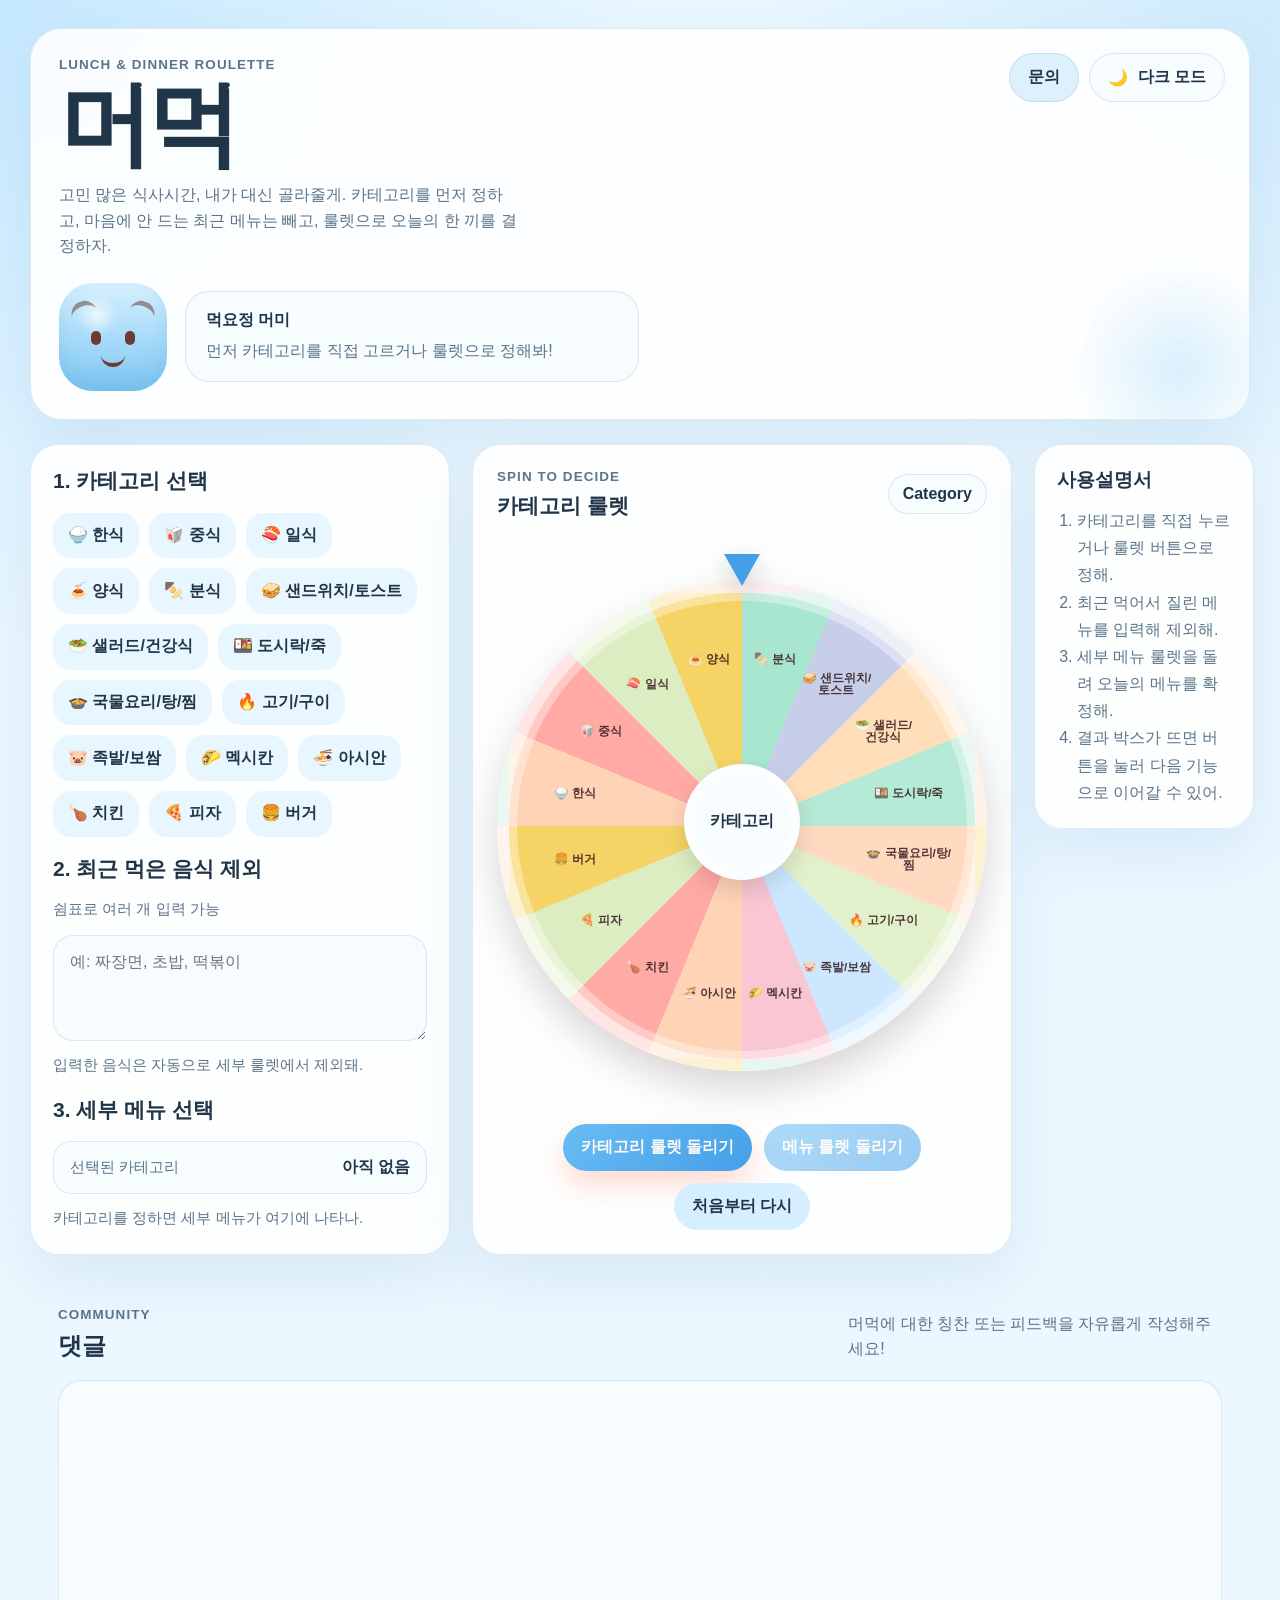
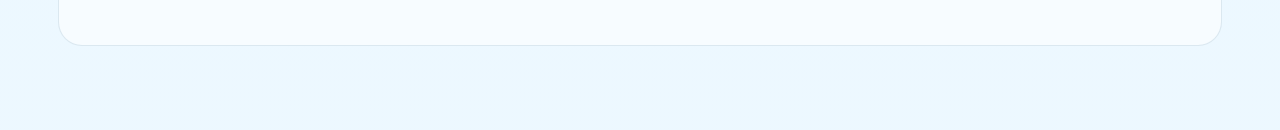
==== commit 62722816: "Add Disqus comments section" ====
--- a/index.html
+++ b/index.html
@@ -118,6 +118,23 @@
       <p id="resultSubtext" class="result-subtext"></p>
       <button id="goEatButton" class="primary-button eat-button" type="button">먹으러가자!</button>
     </section>
+
+    <section class="comment-card" aria-labelledby="commentTitle">
+      <div class="comment-head">
+        <div>
+          <p class="eyebrow">Community</p>
+          <h2 id="commentTitle">댓글</h2>
+        </div>
+        <p class="comment-help">머먹에 대한 칭찬 또는 피드백을 자유롭게 작성해주세요!</p>
+      </div>
+      <div class="comment-board">
+        <div id="disqus_thread"></div>
+        <noscript>
+          Please enable JavaScript to view the
+          <a href="https://disqus.com/?ref_noscript">comments powered by Disqus.</a>
+        </noscript>
+      </div>
+    </section>
   </main>
 
     <dialog id="contactDialog" class="contact-dialog">
--- a/style.css
+++ b/style.css
@@ -644,6 +644,38 @@
   animation-delay: 0.15s;
 }
 
+.comment-card {
+  display: grid;
+  gap: 18px;
+  margin-top: 24px;
+  padding: 28px;
+  border-radius: 30px;
+}
+
+.comment-head {
+  display: flex;
+  justify-content: space-between;
+  gap: 18px;
+  align-items: end;
+}
+
+.comment-help {
+  max-width: 42ch;
+  color: var(--muted);
+  line-height: 1.6;
+}
+
+.comment-board {
+  padding: 22px;
+  border-radius: 24px;
+  border: 1px solid var(--line);
+  background: var(--surface-strong);
+}
+
+#disqus_thread {
+  min-height: 220px;
+}
+
 [hidden] {
   display: none !important;
 }
@@ -692,7 +724,8 @@
   .control-panel,
   .roulette-stage,
   .manual-card,
-  .result-card {
+  .result-card,
+  .comment-card {
     border-radius: 24px;
   }
 
@@ -737,4 +770,13 @@
     flex-direction: column;
     align-items: flex-start;
   }
-}
+
+  .comment-head {
+    align-items: flex-start;
+    flex-direction: column;
+  }
+
+  .comment-board {
+    padding: 18px;
+  }
+}
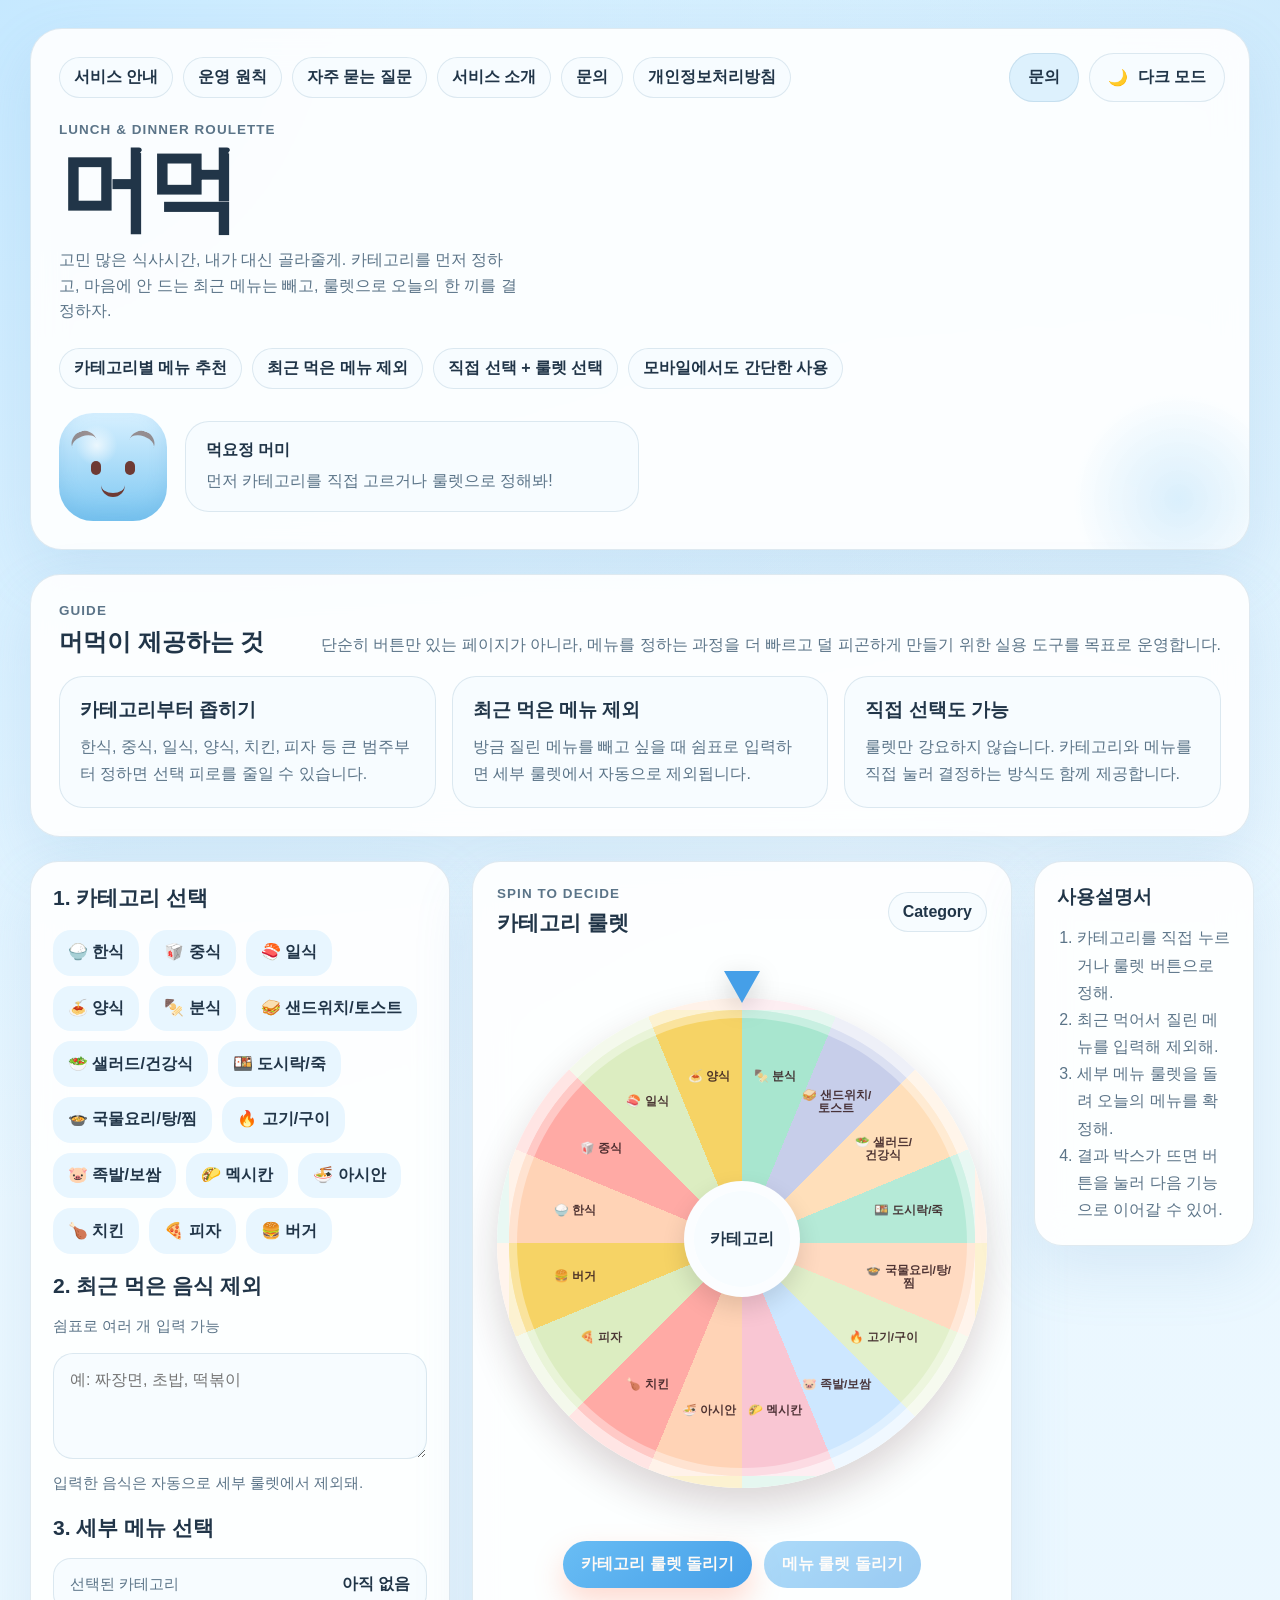
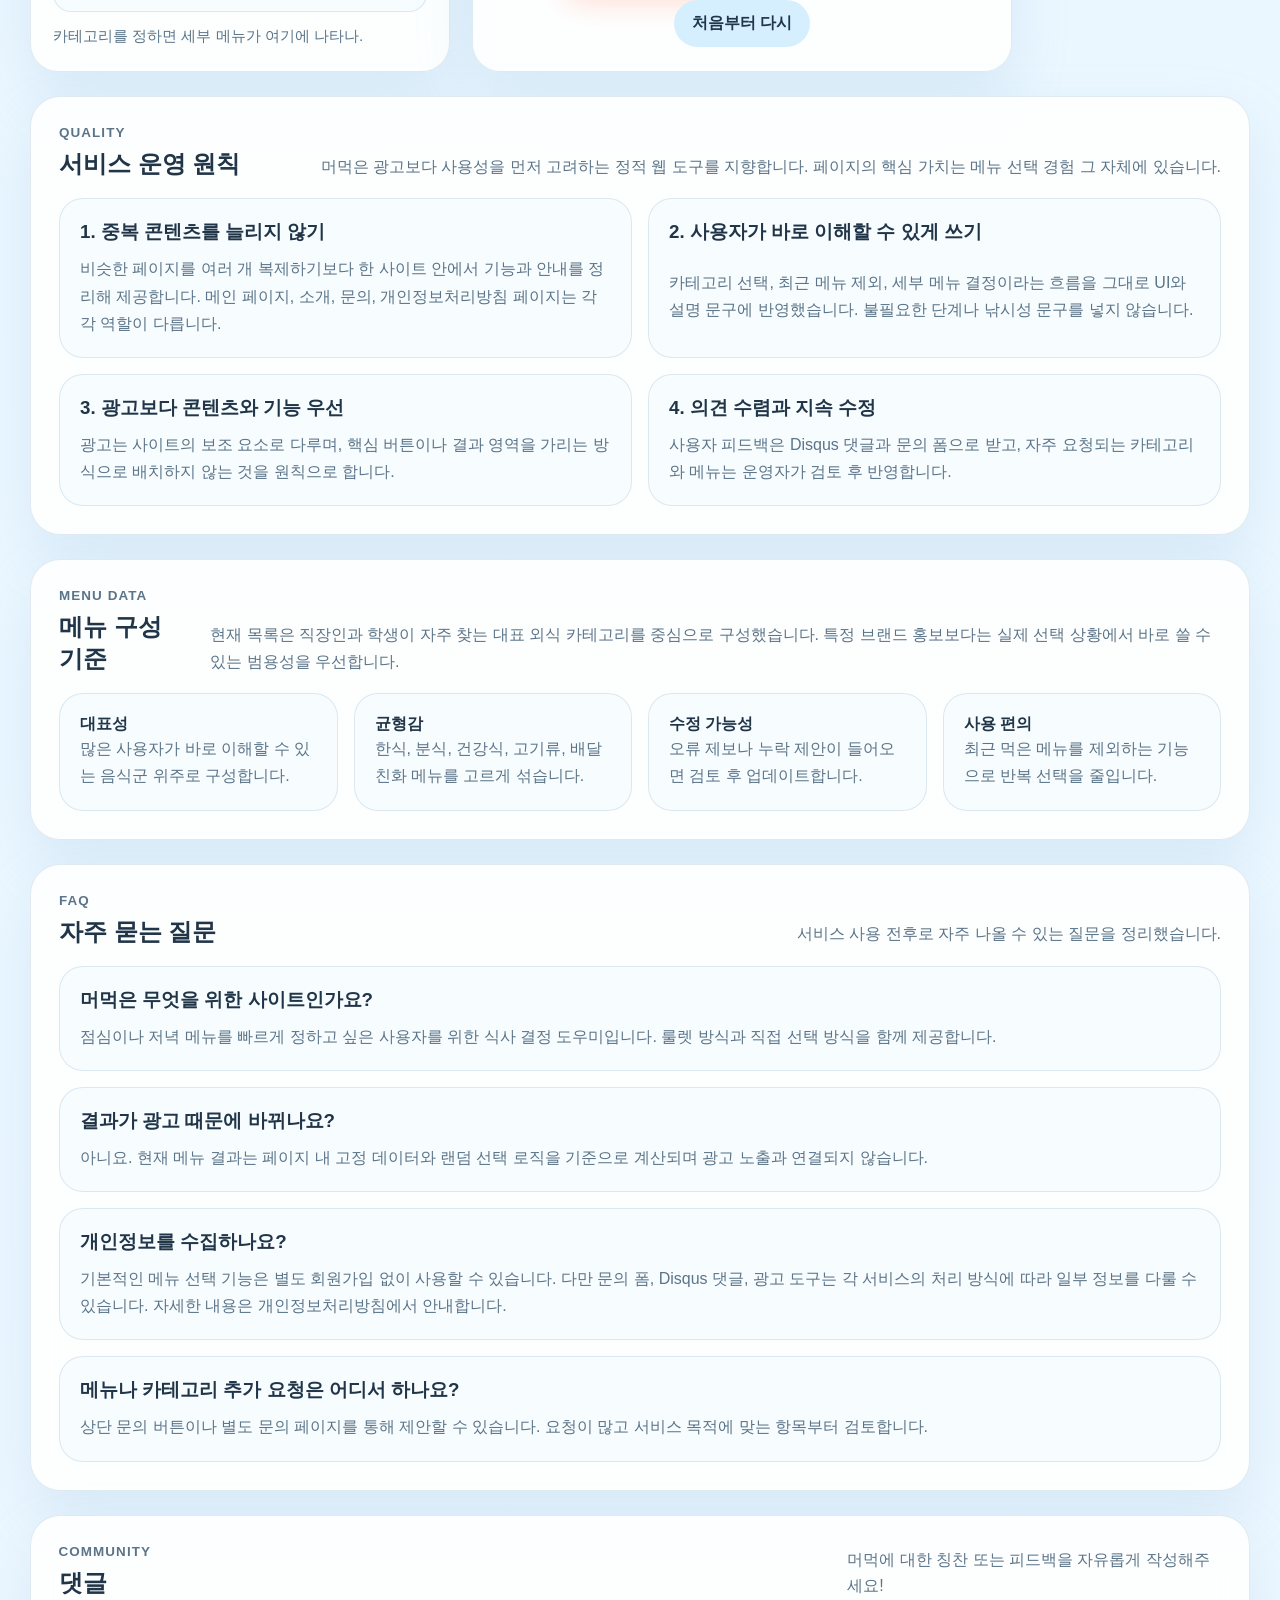
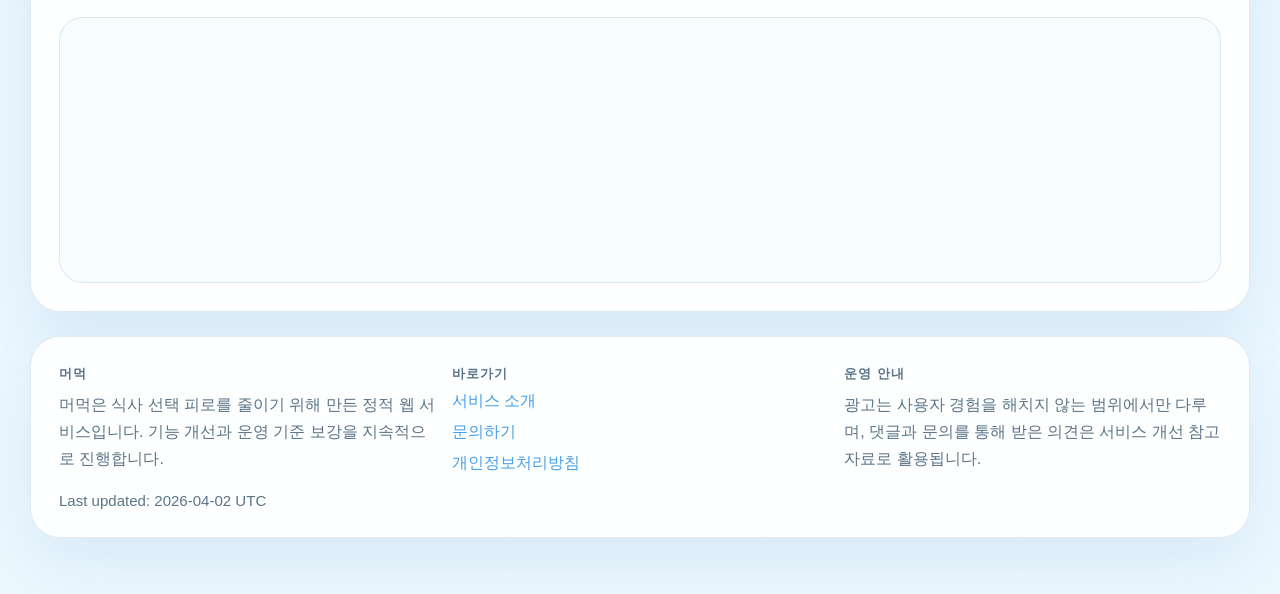
==== commit 4c268048: "Strengthen site quality for AdSense review" ====
--- a/index.html
+++ b/index.html
@@ -3,12 +3,23 @@
 <head>
   <meta charset="UTF-8" />
   <meta name="viewport" content="width=device-width, initial-scale=1.0" />
+  <meta name="description" content="머먹은 점심과 저녁 메뉴를 더 쉽게 정할 수 있도록 카테고리 선택, 최근 먹은 음식 제외, 세부 메뉴 룰렛을 제공하는 식사 결정 도우미입니다." />
+  <meta name="google-adsense-account" content="ca-pub-7517294624033433" />
   <title>머먹 | 귀여운 점심 저녁 룰렛</title>
-  <link href="/style.css" rel="stylesheet">
+  <script async src="https://pagead2.googlesyndication.com/pagead/js/adsbygoogle.js?client=ca-pub-7517294624033433" crossorigin="anonymous"></script>
+  <link href="style.css" rel="stylesheet">
 </head>
 <body>
   <main class="page">
     <section class="hero-card">
+      <div class="site-nav" aria-label="사이트 탐색">
+        <a class="nav-link" href="#serviceGuide">서비스 안내</a>
+        <a class="nav-link" href="#qualityNotes">운영 원칙</a>
+        <a class="nav-link" href="#faq">자주 묻는 질문</a>
+        <a class="nav-link" href="about.html">서비스 소개</a>
+        <a class="nav-link" href="contact.html">문의</a>
+        <a class="nav-link" href="privacy.html">개인정보처리방침</a>
+      </div>
       <div class="hero-copy">
         <p class="eyebrow">Lunch & Dinner Roulette</p>
         <h1>머먹</h1>
@@ -26,6 +37,12 @@
           <span class="theme-label">다크 모드</span>
         </button>
       </div>
+      <div class="hero-highlights" aria-label="서비스 핵심 특징">
+        <span class="highlight-pill">카테고리별 메뉴 추천</span>
+        <span class="highlight-pill">최근 먹은 메뉴 제외</span>
+        <span class="highlight-pill">직접 선택 + 룰렛 선택</span>
+        <span class="highlight-pill">모바일에서도 간단한 사용</span>
+      </div>
       <div class="guide-buddy">
         <div class="buddy-face" aria-hidden="true">
           <div class="buddy-eye left"></div>
@@ -36,6 +53,30 @@
           <strong>먹요정 머미</strong>
           <p id="buddyMessage">먼저 카테고리를 직접 고르거나 룰렛으로 정해봐!</p>
         </div>
+      </div>
+    </section>
+
+    <section id="serviceGuide" class="info-strip" aria-labelledby="serviceGuideTitle">
+      <div class="section-head">
+        <div>
+          <p class="eyebrow">Guide</p>
+          <h2 id="serviceGuideTitle">머먹이 제공하는 것</h2>
+        </div>
+        <p class="section-copy">단순히 버튼만 있는 페이지가 아니라, 메뉴를 정하는 과정을 더 빠르고 덜 피곤하게 만들기 위한 실용 도구를 목표로 운영합니다.</p>
+      </div>
+      <div class="info-grid three-up">
+        <article class="info-card">
+          <h3>카테고리부터 좁히기</h3>
+          <p>한식, 중식, 일식, 양식, 치킨, 피자 등 큰 범주부터 정하면 선택 피로를 줄일 수 있습니다.</p>
+        </article>
+        <article class="info-card">
+          <h3>최근 먹은 메뉴 제외</h3>
+          <p>방금 질린 메뉴를 빼고 싶을 때 쉼표로 입력하면 세부 룰렛에서 자동으로 제외됩니다.</p>
+        </article>
+        <article class="info-card">
+          <h3>직접 선택도 가능</h3>
+          <p>룰렛만 강요하지 않습니다. 카테고리와 메뉴를 직접 눌러 결정하는 방식도 함께 제공합니다.</p>
+        </article>
       </div>
     </section>
 
@@ -119,6 +160,78 @@
       <button id="goEatButton" class="primary-button eat-button" type="button">먹으러가자!</button>
     </section>
 
+    <section id="qualityNotes" class="content-card" aria-labelledby="qualityTitle">
+      <div class="section-head">
+        <div>
+          <p class="eyebrow">Quality</p>
+          <h2 id="qualityTitle">서비스 운영 원칙</h2>
+        </div>
+        <p class="section-copy">머먹은 광고보다 사용성을 먼저 고려하는 정적 웹 도구를 지향합니다. 페이지의 핵심 가치는 메뉴 선택 경험 그 자체에 있습니다.</p>
+      </div>
+      <div class="info-grid">
+        <article class="info-card">
+          <h3>1. 중복 콘텐츠를 늘리지 않기</h3>
+          <p>비슷한 페이지를 여러 개 복제하기보다 한 사이트 안에서 기능과 안내를 정리해 제공합니다. 메인 페이지, 소개, 문의, 개인정보처리방침 페이지는 각각 역할이 다릅니다.</p>
+        </article>
+        <article class="info-card">
+          <h3>2. 사용자가 바로 이해할 수 있게 쓰기</h3>
+          <p>카테고리 선택, 최근 메뉴 제외, 세부 메뉴 결정이라는 흐름을 그대로 UI와 설명 문구에 반영했습니다. 불필요한 단계나 낚시성 문구를 넣지 않습니다.</p>
+        </article>
+        <article class="info-card">
+          <h3>3. 광고보다 콘텐츠와 기능 우선</h3>
+          <p>광고는 사이트의 보조 요소로 다루며, 핵심 버튼이나 결과 영역을 가리는 방식으로 배치하지 않는 것을 원칙으로 합니다.</p>
+        </article>
+        <article class="info-card">
+          <h3>4. 의견 수렴과 지속 수정</h3>
+          <p>사용자 피드백은 Disqus 댓글과 문의 폼으로 받고, 자주 요청되는 카테고리와 메뉴는 운영자가 검토 후 반영합니다.</p>
+        </article>
+      </div>
+    </section>
+
+    <section class="content-card" aria-labelledby="menuPrinciplesTitle">
+      <div class="section-head">
+        <div>
+          <p class="eyebrow">Menu Data</p>
+          <h2 id="menuPrinciplesTitle">메뉴 구성 기준</h2>
+        </div>
+        <p class="section-copy">현재 목록은 직장인과 학생이 자주 찾는 대표 외식 카테고리를 중심으로 구성했습니다. 특정 브랜드 홍보보다는 실제 선택 상황에서 바로 쓸 수 있는 범용성을 우선합니다.</p>
+      </div>
+      <div class="bullet-grid">
+        <div class="bullet-card"><strong>대표성</strong><p>많은 사용자가 바로 이해할 수 있는 음식군 위주로 구성합니다.</p></div>
+        <div class="bullet-card"><strong>균형감</strong><p>한식, 분식, 건강식, 고기류, 배달 친화 메뉴를 고르게 섞습니다.</p></div>
+        <div class="bullet-card"><strong>수정 가능성</strong><p>오류 제보나 누락 제안이 들어오면 검토 후 업데이트합니다.</p></div>
+        <div class="bullet-card"><strong>사용 편의</strong><p>최근 먹은 메뉴를 제외하는 기능으로 반복 선택을 줄입니다.</p></div>
+      </div>
+    </section>
+
+    <section id="faq" class="content-card" aria-labelledby="faqTitle">
+      <div class="section-head">
+        <div>
+          <p class="eyebrow">FAQ</p>
+          <h2 id="faqTitle">자주 묻는 질문</h2>
+        </div>
+        <p class="section-copy">서비스 사용 전후로 자주 나올 수 있는 질문을 정리했습니다.</p>
+      </div>
+      <div class="faq-grid">
+        <article class="faq-item">
+          <h3>머먹은 무엇을 위한 사이트인가요?</h3>
+          <p>점심이나 저녁 메뉴를 빠르게 정하고 싶은 사용자를 위한 식사 결정 도우미입니다. 룰렛 방식과 직접 선택 방식을 함께 제공합니다.</p>
+        </article>
+        <article class="faq-item">
+          <h3>결과가 광고 때문에 바뀌나요?</h3>
+          <p>아니요. 현재 메뉴 결과는 페이지 내 고정 데이터와 랜덤 선택 로직을 기준으로 계산되며 광고 노출과 연결되지 않습니다.</p>
+        </article>
+        <article class="faq-item">
+          <h3>개인정보를 수집하나요?</h3>
+          <p>기본적인 메뉴 선택 기능은 별도 회원가입 없이 사용할 수 있습니다. 다만 문의 폼, Disqus 댓글, 광고 도구는 각 서비스의 처리 방식에 따라 일부 정보를 다룰 수 있습니다. 자세한 내용은 개인정보처리방침에서 안내합니다.</p>
+        </article>
+        <article class="faq-item">
+          <h3>메뉴나 카테고리 추가 요청은 어디서 하나요?</h3>
+          <p>상단 문의 버튼이나 별도 문의 페이지를 통해 제안할 수 있습니다. 요청이 많고 서비스 목적에 맞는 항목부터 검토합니다.</p>
+        </article>
+      </div>
+    </section>
+
     <section class="comment-card" aria-labelledby="commentTitle">
       <div class="comment-head">
         <div>
@@ -135,36 +248,58 @@
         </noscript>
       </div>
     </section>
+
+    <footer class="site-footer">
+      <div class="footer-grid">
+        <section>
+          <p class="eyebrow">머먹</p>
+          <p class="footer-copy">머먹은 식사 선택 피로를 줄이기 위해 만든 정적 웹 서비스입니다. 기능 개선과 운영 기준 보강을 지속적으로 진행합니다.</p>
+        </section>
+        <section>
+          <p class="eyebrow">바로가기</p>
+          <div class="footer-links">
+            <a href="about.html">서비스 소개</a>
+            <a href="contact.html">문의하기</a>
+            <a href="privacy.html">개인정보처리방침</a>
+          </div>
+        </section>
+        <section>
+          <p class="eyebrow">운영 안내</p>
+          <p class="footer-copy">광고는 사용자 경험을 해치지 않는 범위에서만 다루며, 댓글과 문의를 통해 받은 의견은 서비스 개선 참고 자료로 활용됩니다.</p>
+        </section>
+      </div>
+      <p class="footer-meta">Last updated: 2026-04-02 UTC</p>
+    </footer>
   </main>
 
-    <dialog id="contactDialog" class="contact-dialog">
-      <form class="contact-form" action="https://formspree.io/f/xvzvbovq" method="POST" target="_blank">
-        <div class="contact-head">
-          <div>
-            <p class="eyebrow">Contact</p>
-            <h3>문의하기</h3>
-          </div>
-          <button id="contactClose" class="contact-close" type="button" aria-label="문의 닫기">닫기</button>
-        </div>
-        <p class="contact-help">추가 희망 메뉴나 카테고리, 오류 제보, 기타 문의사항을 남겨줘.</p>
-        <label class="contact-label" for="contactType">문의 유형</label>
-        <select id="contactType" class="contact-input" name="문의 유형" required>
-          <option value="추가 희망하는 카테고리 또는 메뉴">추가 희망하는 카테고리 또는 메뉴</option>
-          <option value="오류 제보">오류 제보</option>
-          <option value="기타 문의사항">기타 문의사항</option>
-        </select>
-        <label class="contact-label" for="contactEmail">답변받을 이메일</label>
-        <input id="contactEmail" class="contact-input" type="email" name="email" placeholder="name@example.com" />
-        <label class="contact-label" for="contactMessage">문의 내용</label>
-        <textarea id="contactMessage" class="contact-input contact-textarea" name="message" placeholder="원하는 카테고리나 메뉴, 발견한 오류, 기타 의견을 적어줘." required></textarea>
-        <input type="hidden" name="서비스" value="머먹" />
-        <div class="contact-actions">
-          <button class="primary-button" type="submit">Formspree로 보내기</button>
-          <button id="contactCancel" class="secondary-button" type="button">취소</button>
-        </div>
-      </form>
-    </dialog>
-
-  <script defer type="text/javascript" src="/main.js"></script>
+  <dialog id="contactDialog" class="contact-dialog">
+    <form class="contact-form" action="https://formspree.io/f/xvzvbovq" method="POST" target="_blank">
+      <div class="contact-head">
+        <div>
+          <p class="eyebrow">Contact</p>
+          <h3>문의하기</h3>
+        </div>
+        <button id="contactClose" class="contact-close" type="button" aria-label="문의 닫기">닫기</button>
+      </div>
+      <p class="contact-help">추가 희망 메뉴나 카테고리, 오류 제보, 기타 문의사항을 남겨줘.</p>
+      <label class="contact-label" for="contactType">문의 유형</label>
+      <select id="contactType" class="contact-input" name="문의 유형" required>
+        <option value="추가 희망하는 카테고리 또는 메뉴">추가 희망하는 카테고리 또는 메뉴</option>
+        <option value="오류 제보">오류 제보</option>
+        <option value="기타 문의사항">기타 문의사항</option>
+      </select>
+      <label class="contact-label" for="contactEmail">답변받을 이메일</label>
+      <input id="contactEmail" class="contact-input" type="email" name="email" placeholder="name@example.com" />
+      <label class="contact-label" for="contactMessage">문의 내용</label>
+      <textarea id="contactMessage" class="contact-input contact-textarea" name="message" placeholder="원하는 카테고리나 메뉴, 발견한 오류, 기타 의견을 적어줘." required></textarea>
+      <input type="hidden" name="서비스" value="머먹" />
+      <div class="contact-actions">
+        <button class="primary-button" type="submit">Formspree로 보내기</button>
+        <button id="contactCancel" class="secondary-button" type="button">취소</button>
+      </div>
+    </form>
+  </dialog>
+
+  <script defer type="text/javascript" src="main.js"></script>
 </body>
 </html>
--- a/style.css
+++ b/style.css
@@ -79,7 +79,8 @@
 .control-panel,
 .roulette-stage,
 .manual-card,
-.result-card {
+.result-card,
+.comment-card {
   border: 1px solid var(--line);
   background: var(--surface);
   backdrop-filter: blur(16px);
@@ -780,3 +781,218 @@
     padding: 18px;
   }
 }
+
+
+a {
+  color: var(--primary-strong);
+}
+
+.site-nav {
+  display: flex;
+  flex-wrap: wrap;
+  gap: 10px;
+  max-width: 760px;
+}
+
+.nav-link,
+.highlight-pill {
+  display: inline-flex;
+  align-items: center;
+  padding: 9px 14px;
+  border-radius: 999px;
+  border: 1px solid var(--line);
+  background: var(--surface-strong);
+  color: var(--text);
+  text-decoration: none;
+  font-weight: 700;
+}
+
+.hero-highlights {
+  display: flex;
+  flex-wrap: wrap;
+  gap: 10px;
+}
+
+.info-strip,
+.content-card,
+.comment-card,
+.site-footer,
+.simple-hero,
+.simple-section {
+  border: 1px solid var(--line);
+  background: var(--surface);
+  backdrop-filter: blur(16px);
+  box-shadow: var(--shadow);
+}
+
+.info-strip,
+.content-card,
+.site-footer,
+.simple-hero,
+.simple-section {
+  margin-top: 24px;
+  padding: 28px;
+  border-radius: 30px;
+}
+
+.section-head {
+  display: flex;
+  justify-content: space-between;
+  gap: 18px;
+  align-items: end;
+  margin-bottom: 18px;
+}
+
+.section-copy,
+.footer-copy,
+.simple-copy,
+.simple-section p,
+.info-card p,
+.faq-item p,
+.bullet-card p {
+  color: var(--muted);
+  line-height: 1.7;
+}
+
+.info-grid,
+.faq-grid,
+.footer-grid,
+.bullet-grid {
+  display: grid;
+  gap: 16px;
+}
+
+.info-grid {
+  grid-template-columns: repeat(2, minmax(0, 1fr));
+}
+
+.info-grid.three-up {
+  grid-template-columns: repeat(3, minmax(0, 1fr));
+}
+
+.info-card,
+.faq-item,
+.bullet-card {
+  padding: 20px;
+  border-radius: 24px;
+  border: 1px solid var(--line);
+  background: var(--surface-strong);
+}
+
+.info-card,
+.faq-item {
+  display: grid;
+  gap: 10px;
+}
+
+.bullet-grid {
+  grid-template-columns: repeat(4, minmax(0, 1fr));
+}
+
+.bullet-card strong,
+.info-card h3,
+.faq-item h3,
+.simple-section h2,
+.simple-section h3,
+.simple-hero h1 {
+  margin: 0;
+}
+
+.footer-grid {
+  grid-template-columns: repeat(3, minmax(0, 1fr));
+}
+
+.footer-links {
+  display: grid;
+  gap: 10px;
+}
+
+.footer-links a {
+  text-decoration: none;
+}
+
+.footer-meta {
+  margin-top: 18px;
+  color: var(--muted);
+  font-size: 0.94rem;
+}
+
+.simple-main {
+  width: min(980px, calc(100% - 32px));
+  margin: 0 auto;
+  padding: 28px 0 56px;
+}
+
+.simple-hero {
+  display: grid;
+  gap: 18px;
+}
+
+.simple-actions {
+  display: flex;
+  flex-wrap: wrap;
+  gap: 10px;
+}
+
+.simple-link {
+  display: inline-flex;
+  align-items: center;
+  justify-content: center;
+  padding: 12px 16px;
+  border-radius: 999px;
+  text-decoration: none;
+  font-weight: 800;
+  background: var(--secondary);
+  color: var(--text);
+}
+
+.simple-link.primary {
+  background: linear-gradient(135deg, var(--primary) 0%, var(--primary-strong) 100%);
+  color: #fffaf5;
+}
+
+.simple-section {
+  display: grid;
+  gap: 14px;
+}
+
+.simple-list {
+  margin: 0;
+  padding-left: 20px;
+  color: var(--muted);
+  line-height: 1.8;
+}
+
+.contact-page-form {
+  display: grid;
+  gap: 12px;
+}
+
+@media (max-width: 1080px) {
+  .info-grid.three-up,
+  .bullet-grid,
+  .footer-grid {
+    grid-template-columns: 1fr;
+  }
+}
+
+@media (max-width: 720px) {
+  .section-head,
+  .simple-actions {
+    flex-direction: column;
+    align-items: flex-start;
+  }
+
+  .info-grid,
+  .faq-grid {
+    grid-template-columns: 1fr;
+  }
+
+  .info-strip,
+  .content-card,
+  .site-footer,
+  .simple-hero,
+  .simple-section {
+    border-radius: 24px;
+  }
+}
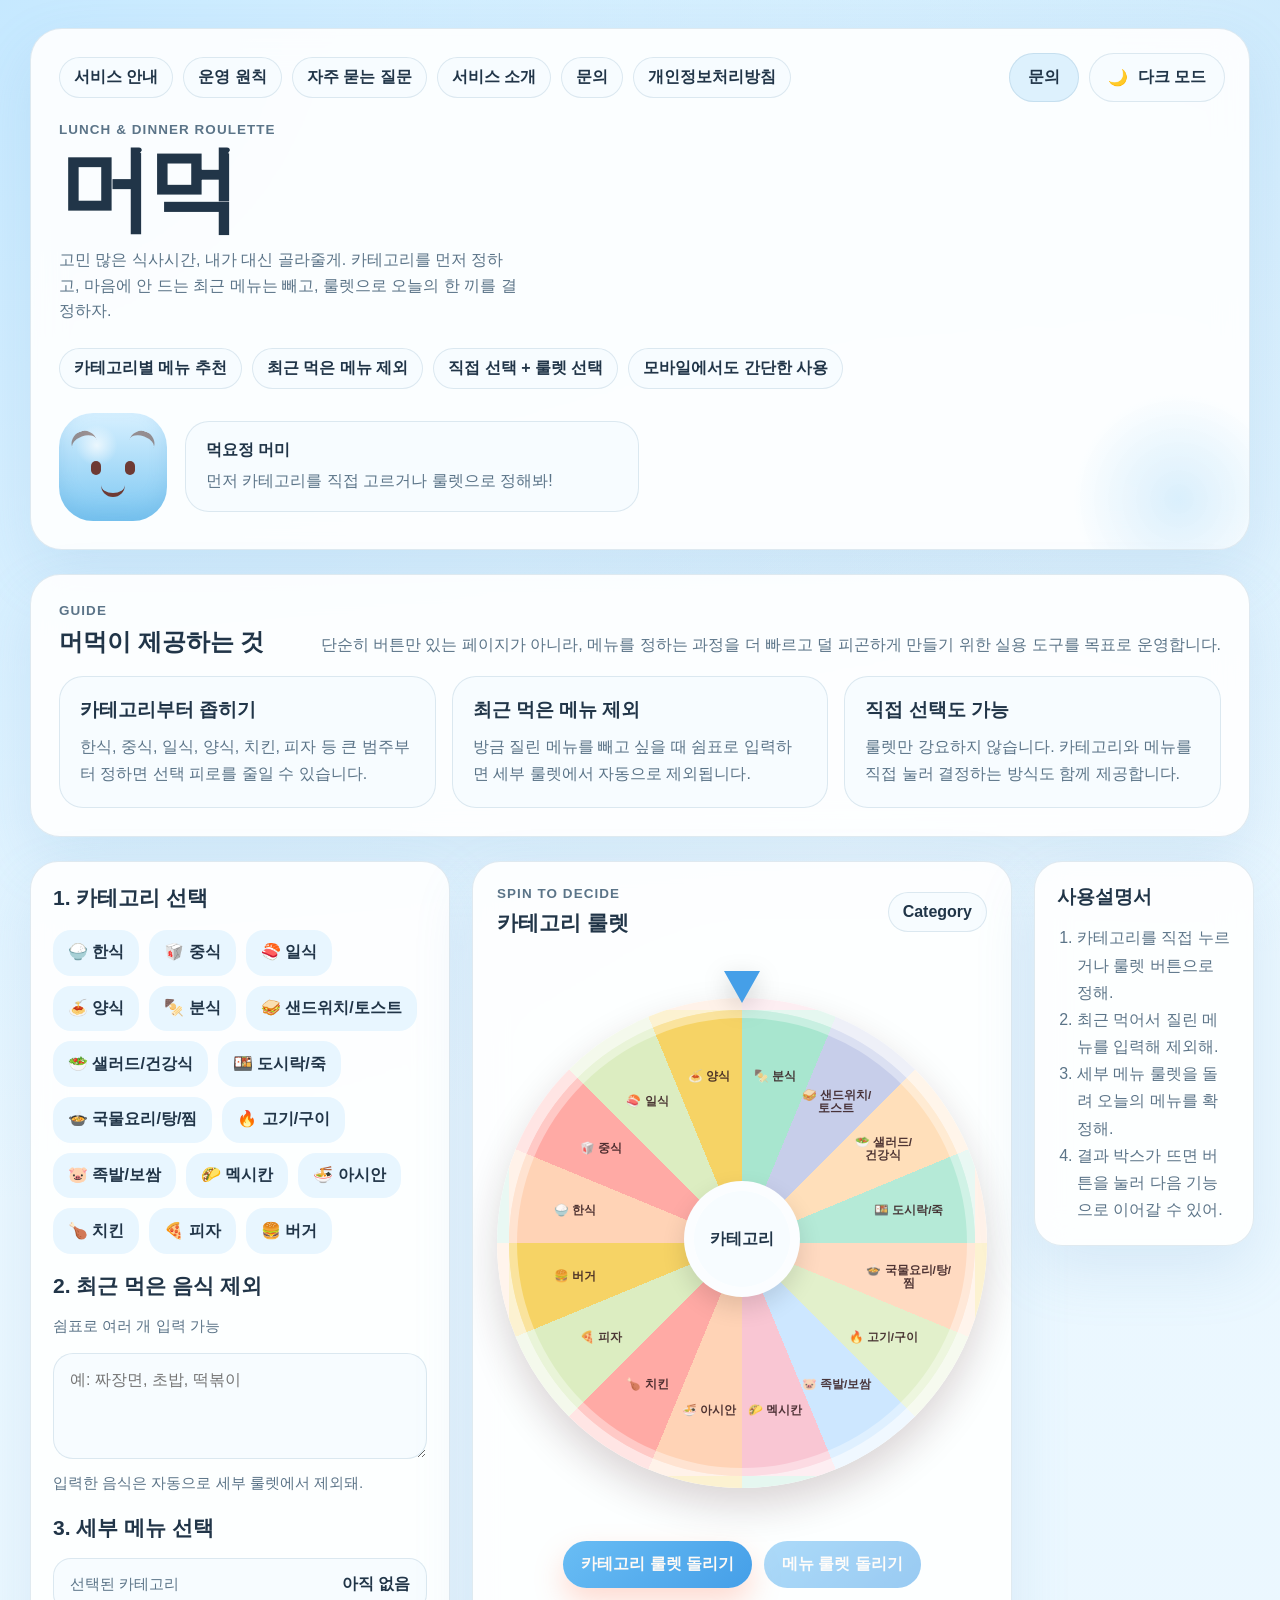
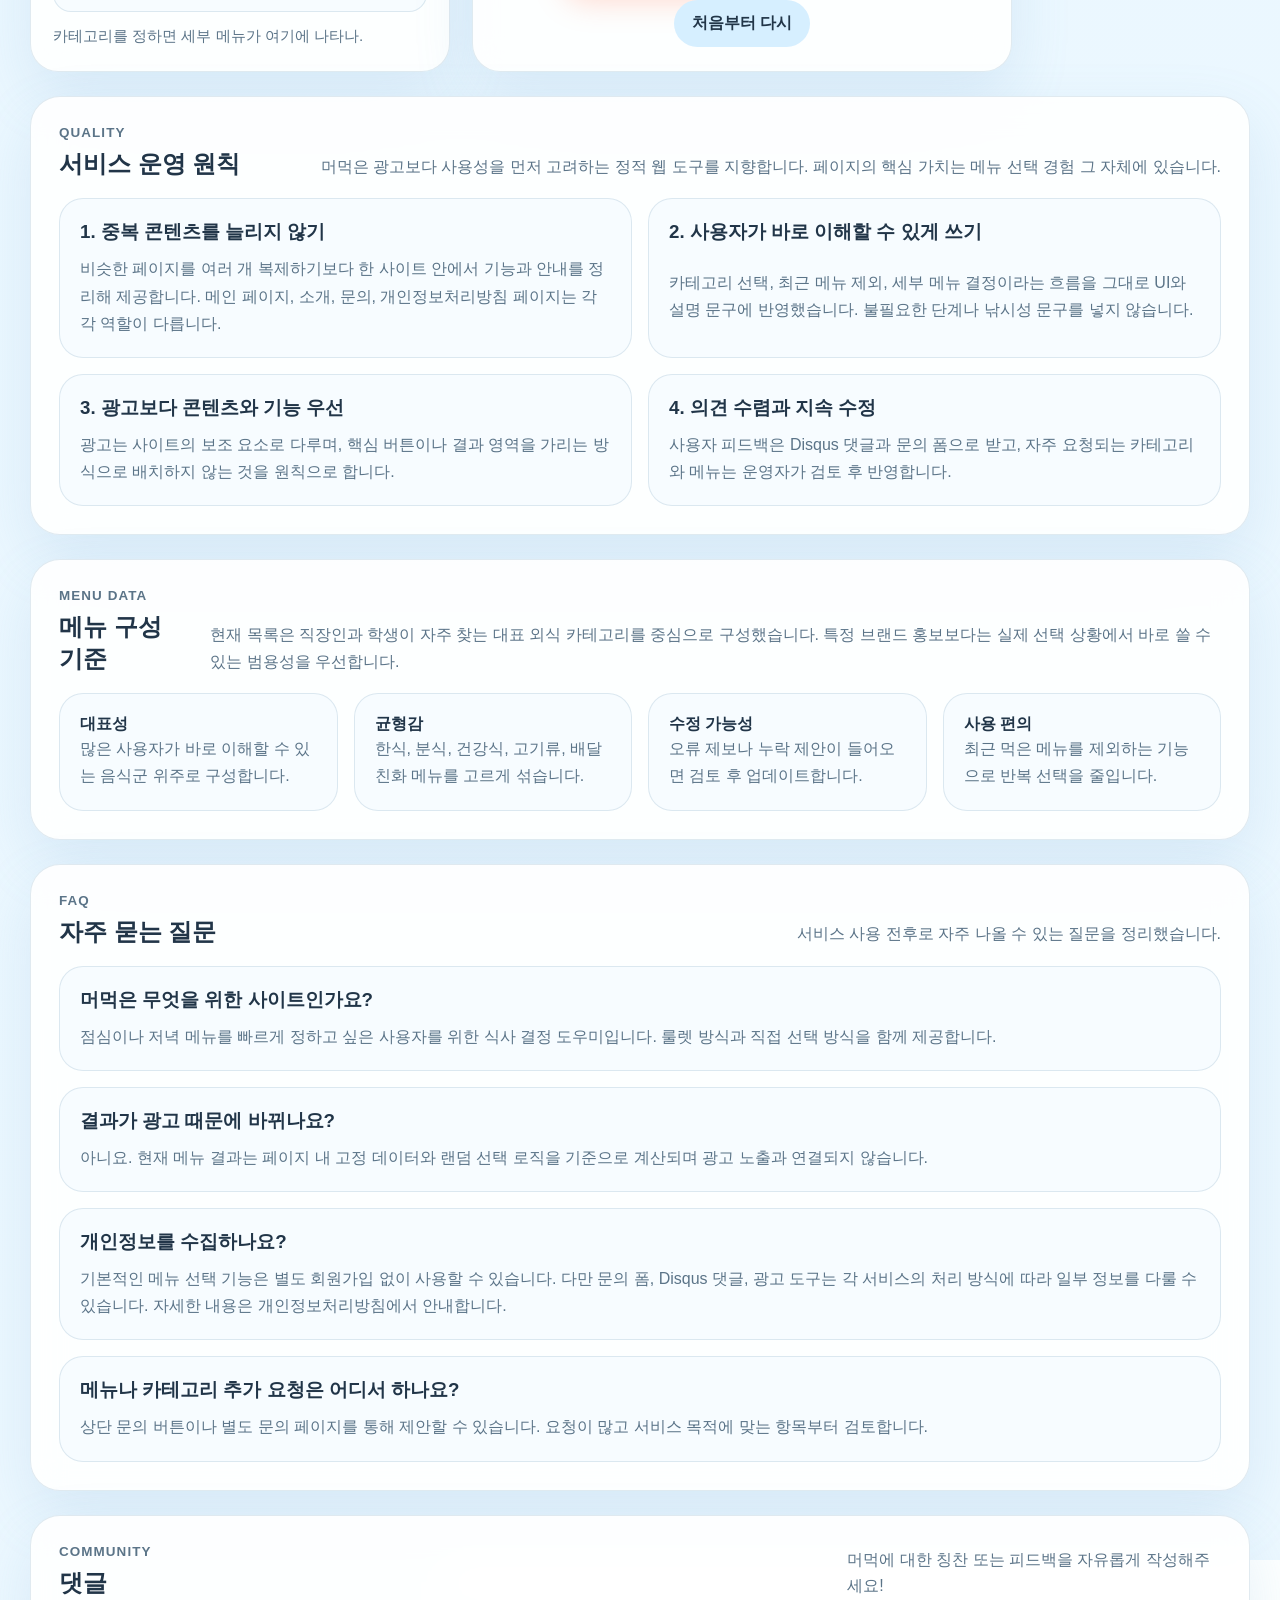
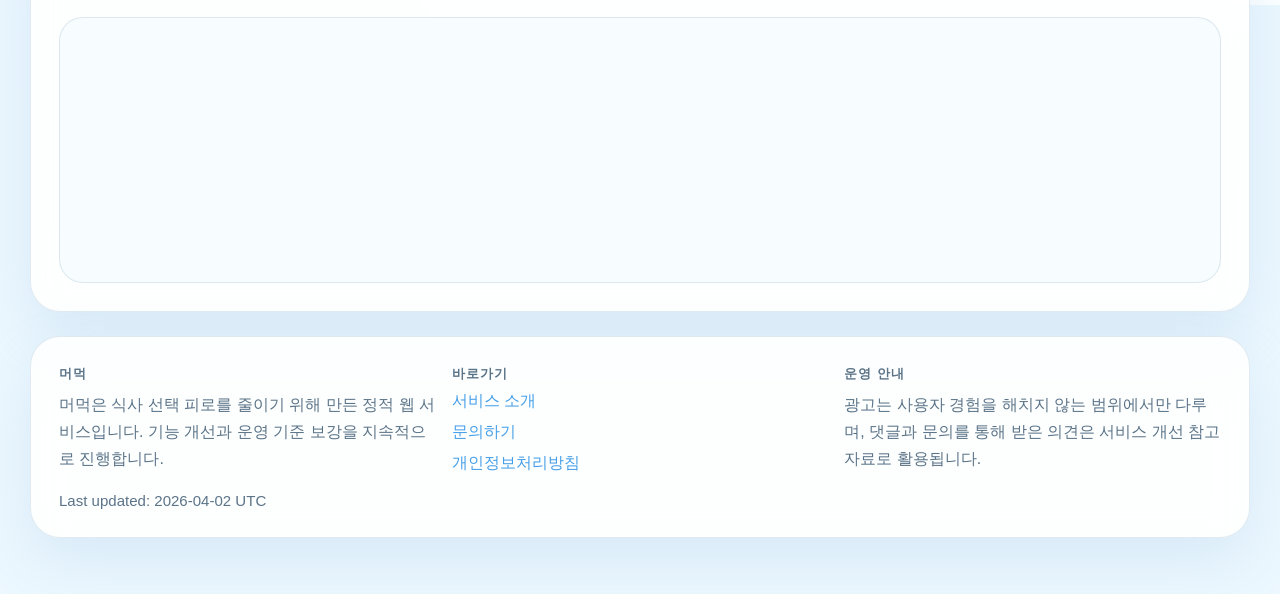
==== commit 612e6918: "Add Google Analytics tag to all HTML pages" ====
--- a/index.html
+++ b/index.html
@@ -8,6 +8,15 @@
   <title>머먹 | 귀여운 점심 저녁 룰렛</title>
   <script async src="https://pagead2.googlesyndication.com/pagead/js/adsbygoogle.js?client=ca-pub-7517294624033433" crossorigin="anonymous"></script>
   <link href="style.css" rel="stylesheet">
+  <!-- Google tag (gtag.js) -->
+  <script async src="https://www.googletagmanager.com/gtag/js?id=G-F8X1D2F8B8"></script>
+  <script>
+    window.dataLayer = window.dataLayer || [];
+    function gtag(){dataLayer.push(arguments);}
+    gtag('js', new Date());
+
+    gtag('config', 'G-F8X1D2F8B8');
+  </script>
 </head>
 <body>
   <main class="page">
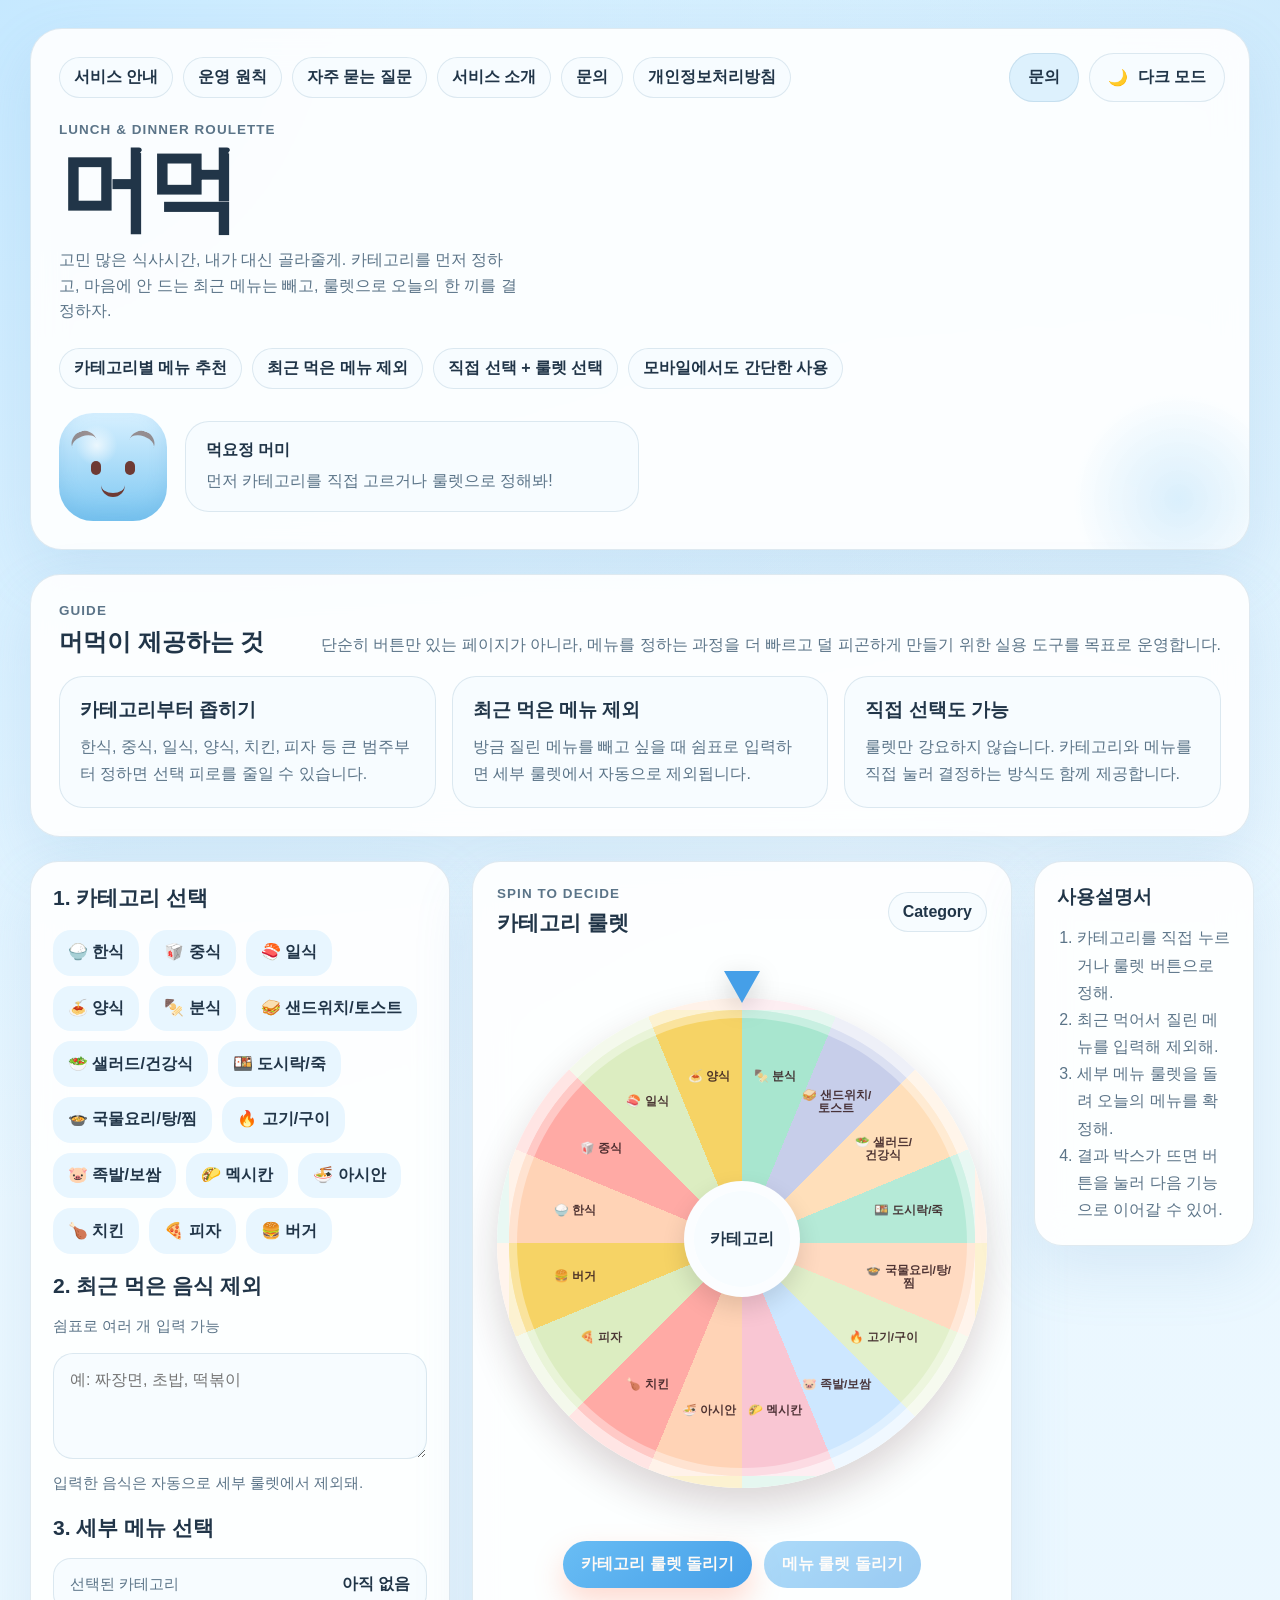
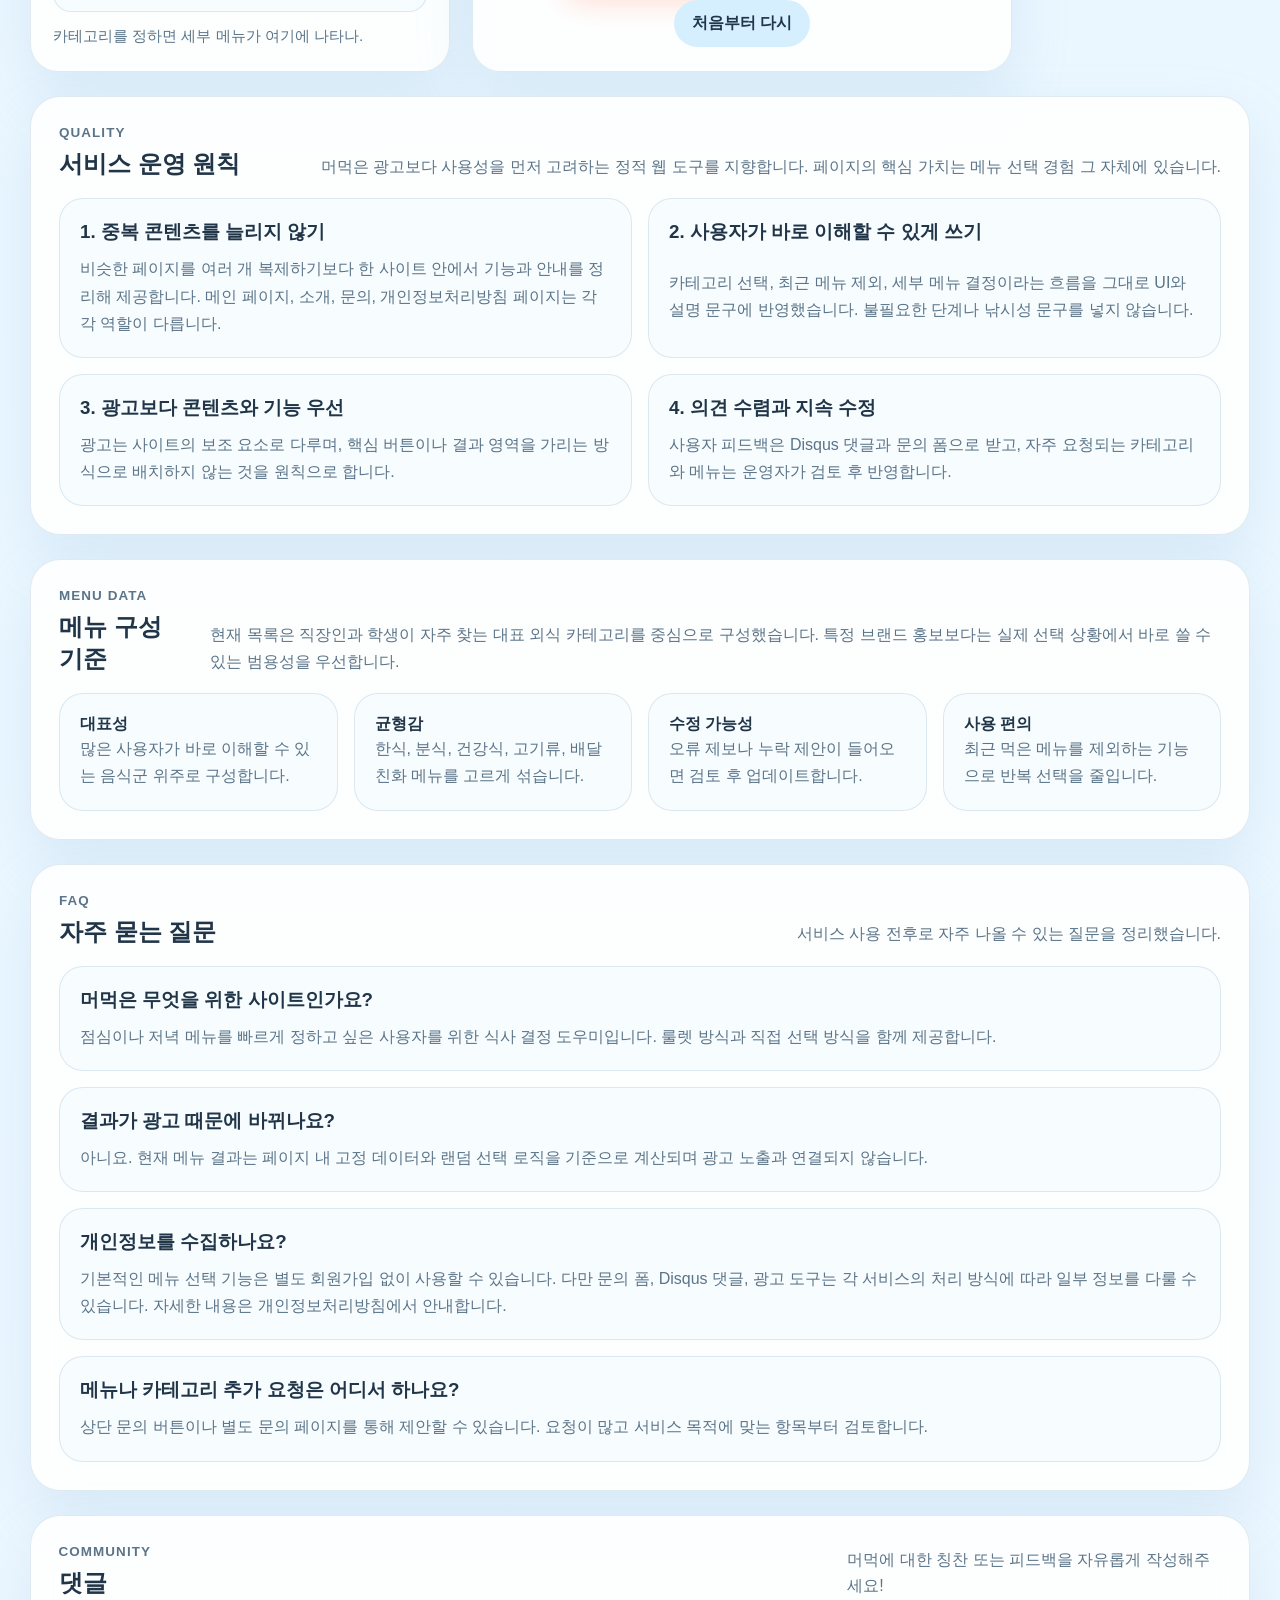
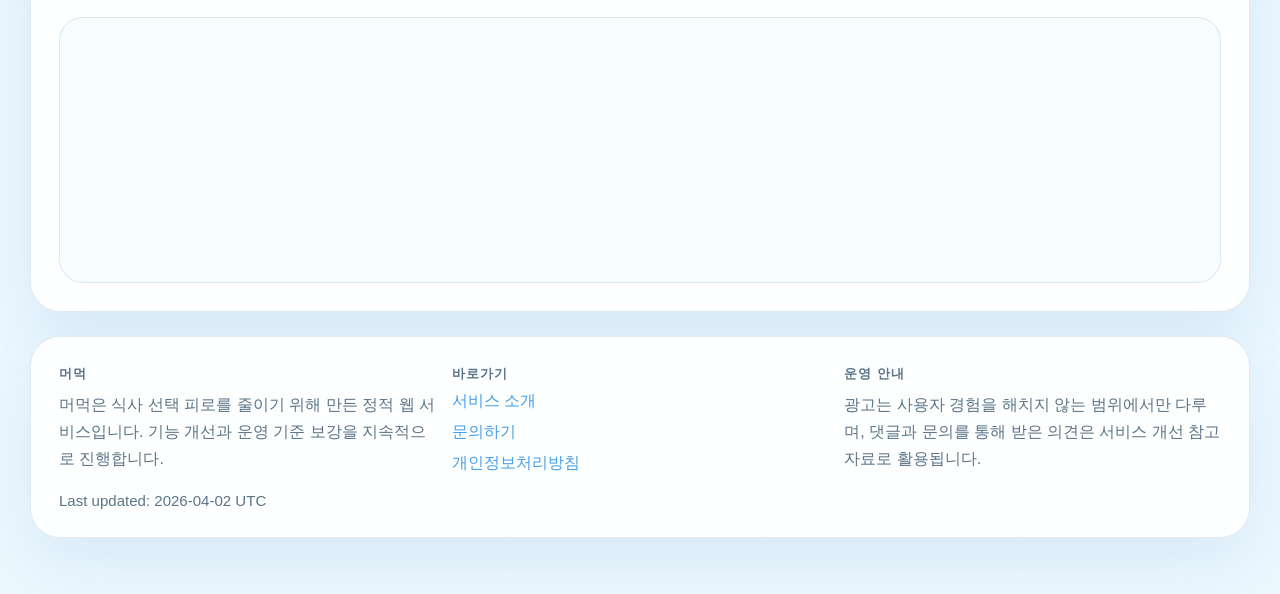
==== commit 8b2872cd: "Add Microsoft Clarity tag to all HTML pages" ====
--- a/index.html
+++ b/index.html
@@ -17,6 +17,13 @@
 
     gtag('config', 'G-F8X1D2F8B8');
   </script>
+  <script type="text/javascript">
+    (function(c,l,a,r,i,t,y){
+        c[a]=c[a]||function(){(c[a].q=c[a].q||[]).push(arguments)};
+        t=l.createElement(r);t.async=1;t.src="https://www.clarity.ms/tag/"+i;
+        y=l.getElementsByTagName(r)[0];y.parentNode.insertBefore(t,y);
+    })(window, document, "clarity", "script", "w5rxseijp1");
+  </script>
 </head>
 <body>
   <main class="page">
